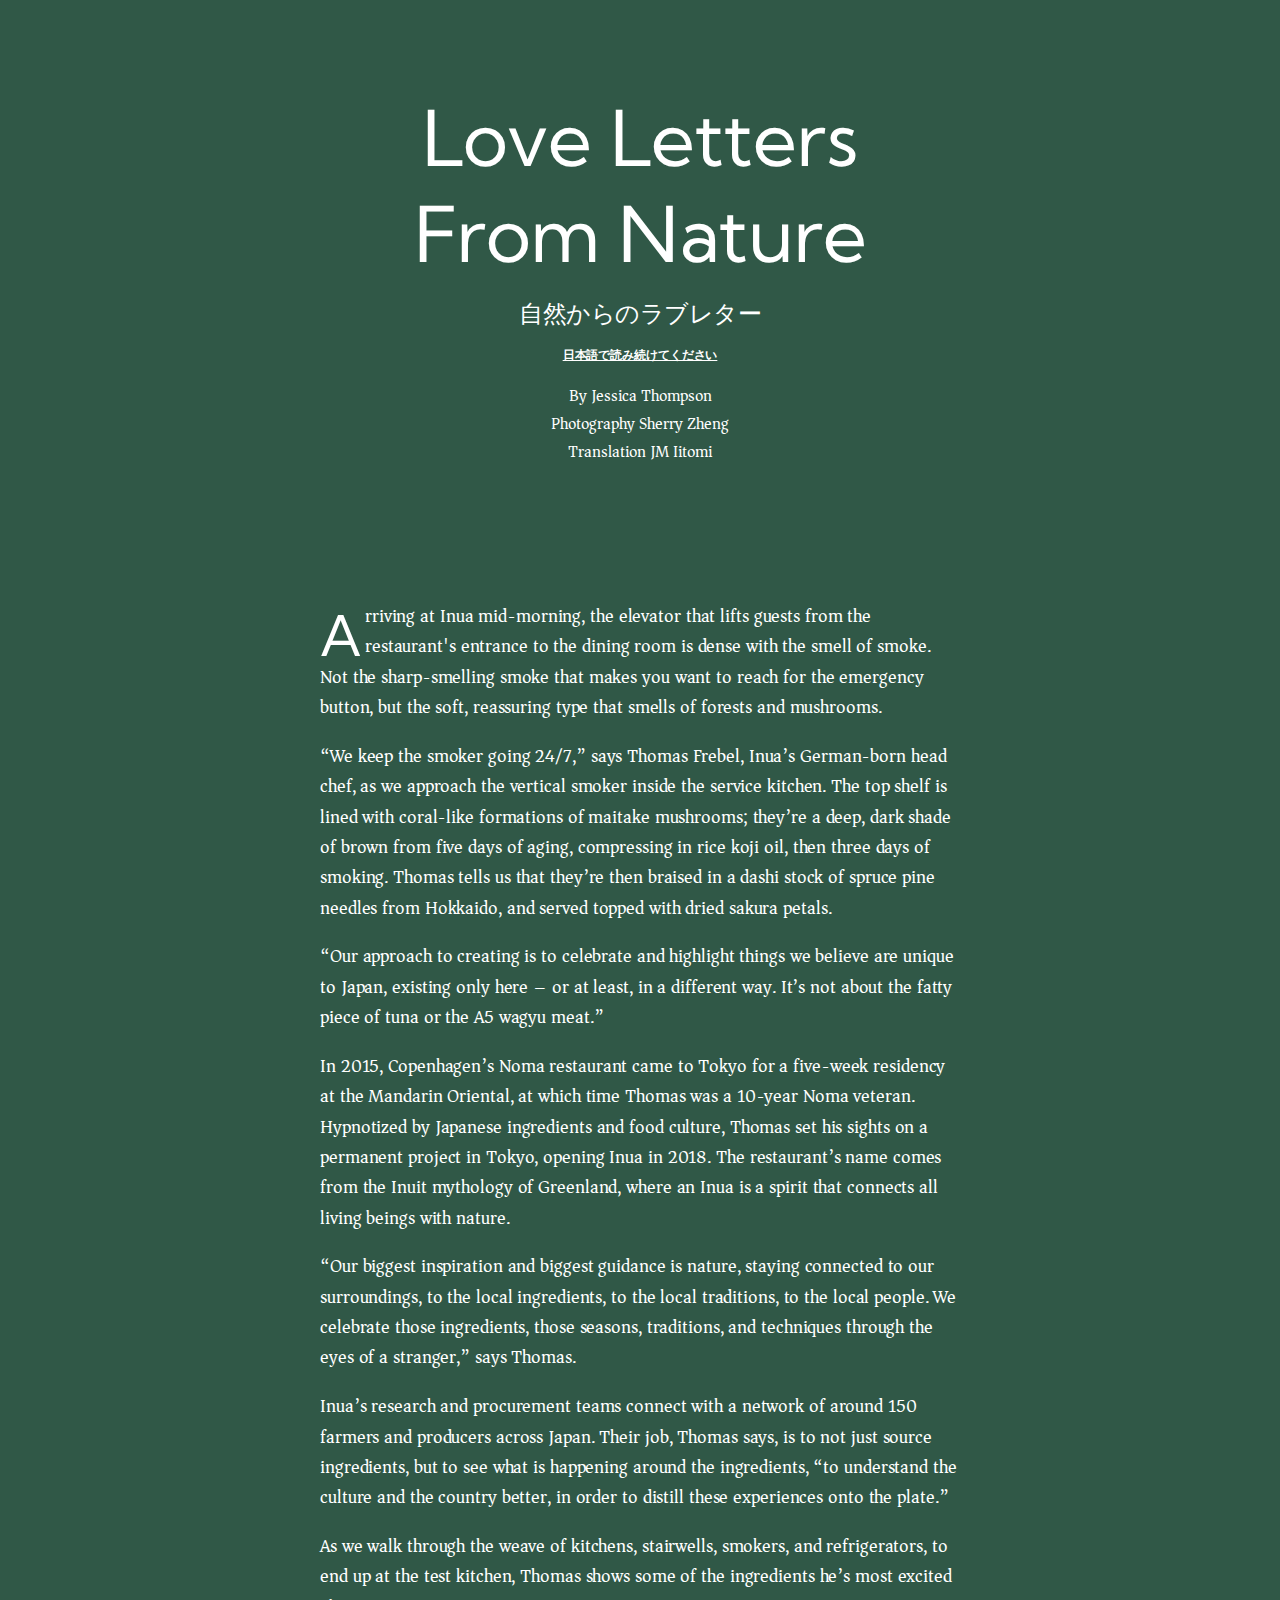
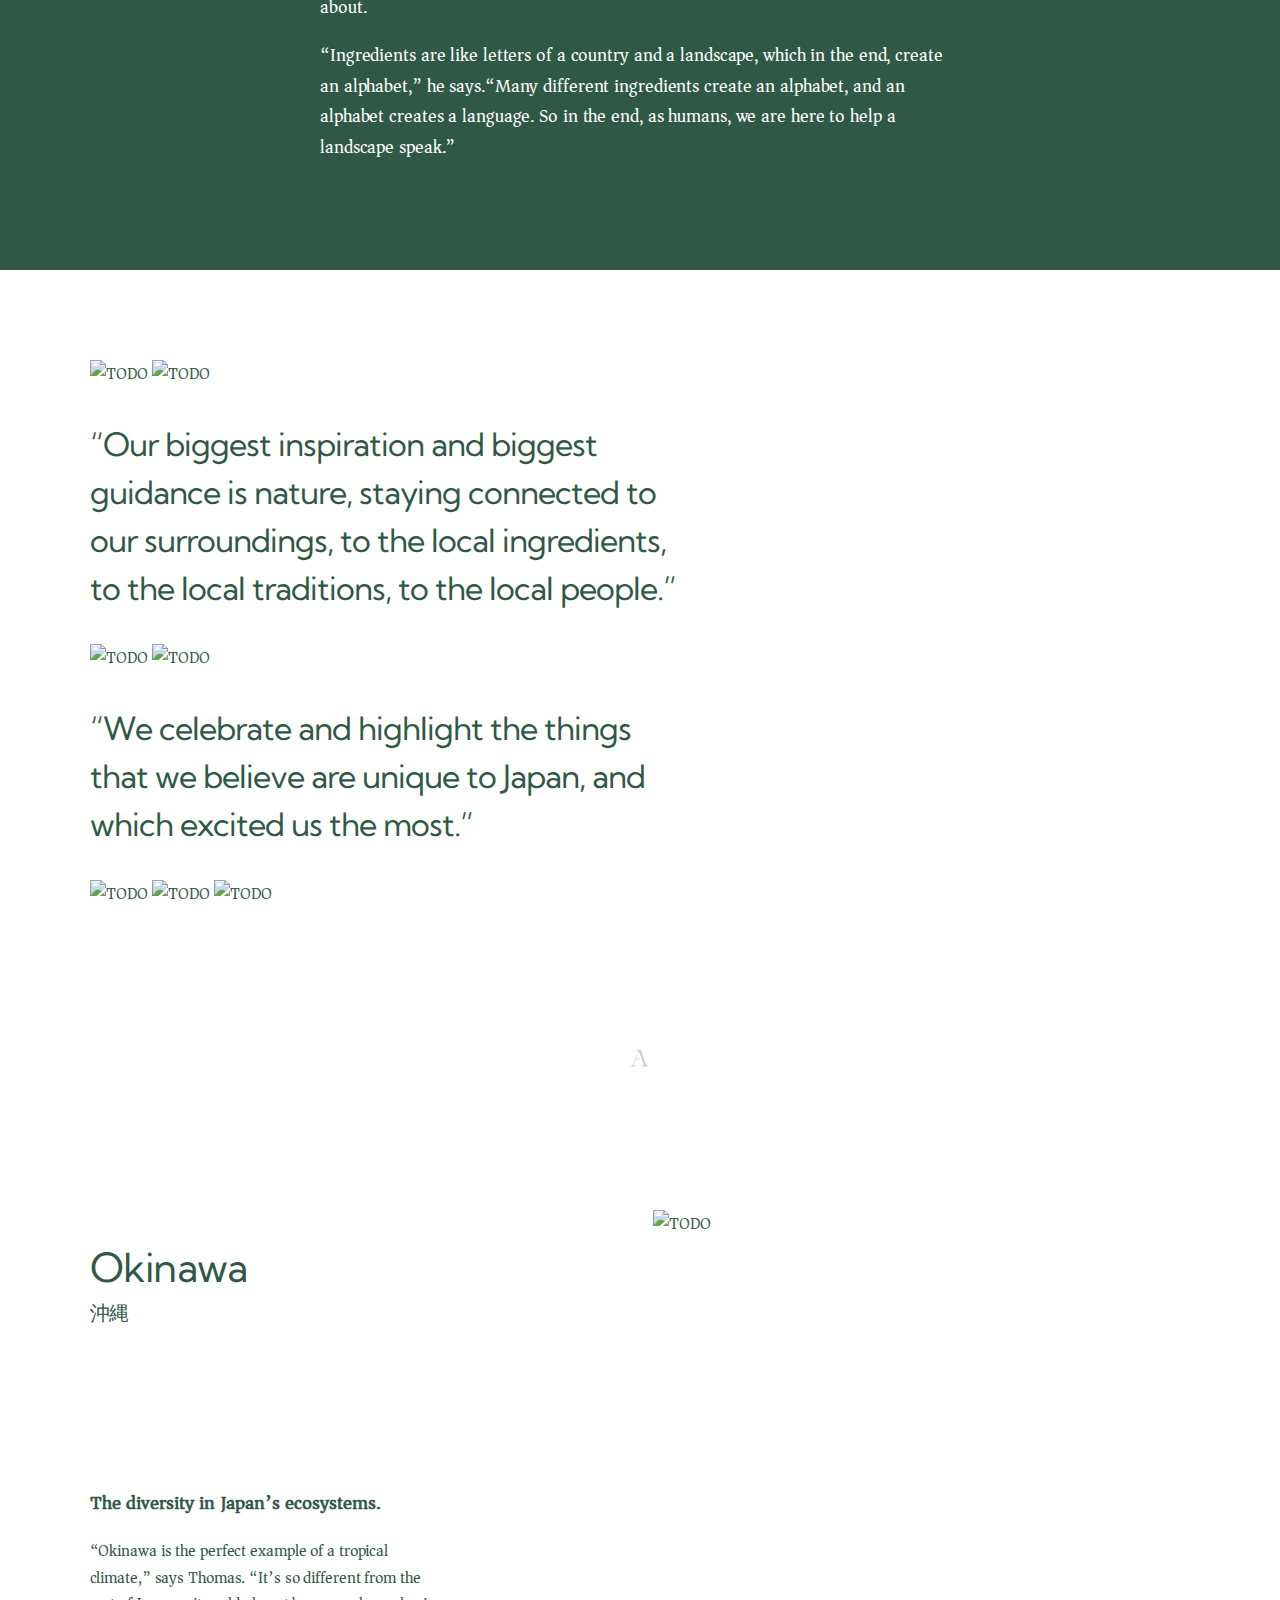
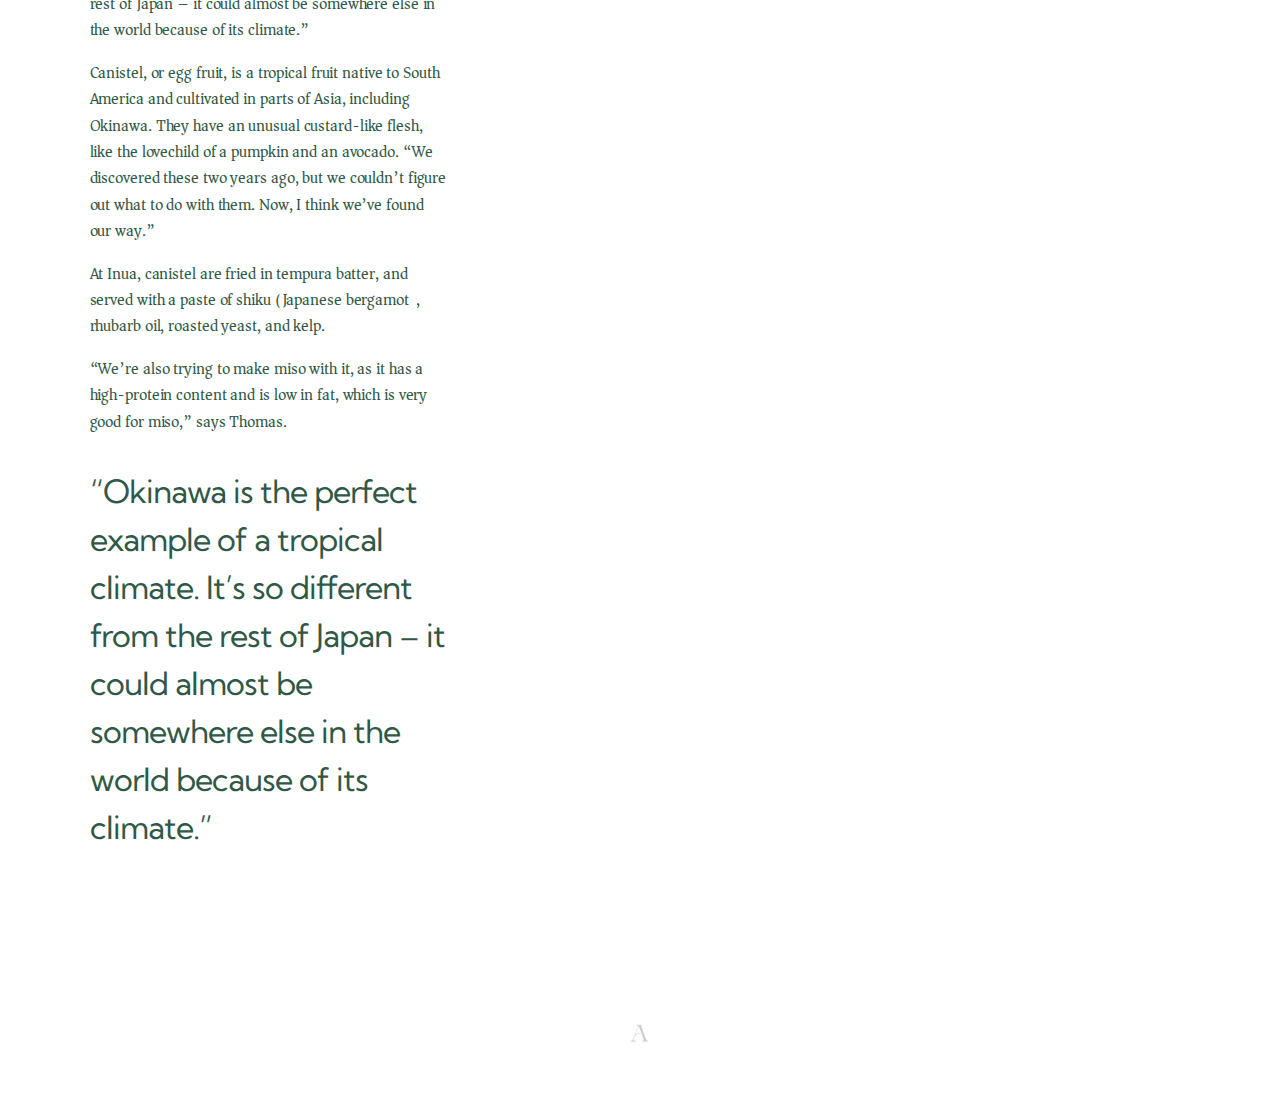
==== index.html @ b9bc45a7 "en priority, styling fixes" ====
<!DOCTYPE html>
<html lang="en">

<head>
    <meta charset="UTF-8" />
    <meta name="viewport" content="width=device-width, initial-scale=1.0" />
    <link
        href="https://fonts.googleapis.com/css2?family=Asar&family=Adamina&family=Kumbh+Sans:wght@400;700&display=swap"
        rel="stylesheet">
    <link rel="stylesheet" href="style.css" />
    <title>Love Letters From Nature</title>
</head>

<body>
    <article>
        <header>
            <h1>Love Letters<br>From Nature</h1>
            <h1 lang="ja">自然からのラブレター</h1>
            <p lang="ja" class="keep-reading">
                <!-- Keep reading in Japanese -->
                <a href="/ja">日本語で読み続けてください</a>
            </p>

            <ul>
                <li rel="author">By Jessica Thompson</li>
                <li>Photography Sherry Zheng</li>
                <li>Translation JM Iitomi</li>
            </ul>

            <div class="container">
                <p class="drop-cap">
                    Arriving at Inua mid-morning, the elevator that lifts guests from the restaurant's entrance to the
                    dining room
                    is dense with the smell of smoke. Not the sharp-smelling smoke that makes you want to reach for the
                    emergency
                    button, but the soft, reassuring type that smells of forests and mushrooms.
                </p>

                <p>
                    “We keep the smoker going 24/7,” says Thomas Frebel, Inua’s German-born head chef, as we approach
                    the
                    vertical smoker inside the service kitchen. The top shelf is lined with coral-like formations of
                    maitake
                    mushrooms; they’re a deep, dark shade of brown from five days of aging, compressing in rice koji
                    oil,
                    then three days of smoking. Thomas tells us that they’re then braised in a dashi stock of spruce
                    pine
                    needles from Hokkaido, and served topped with dried sakura petals.
                </p>
                <p>
                    “Our approach to creating is to celebrate and highlight things we believe are unique to Japan,
                    existing
                    only here – or at least, in a different way. It’s not about the fatty piece of tuna or the A5 wagyu
                    meat.”
                </p>
                <p>
                    In 2015, Copenhagen’s Noma restaurant came to Tokyo for a five-week residency at the Mandarin
                    Oriental,
                    at which time Thomas was a 10-year Noma veteran. Hypnotized by Japanese ingredients and food
                    culture,
                    Thomas set his sights on a permanent project in Tokyo, opening Inua in 2018. The restaurant’s name
                    comes
                    from the Inuit mythology of Greenland, where an Inua is a spirit that connects all living beings
                    with
                    nature.
                </p>
                <p>
                    “Our biggest inspiration and biggest guidance is nature, staying connected to our surroundings, to
                    the
                    local ingredients, to the local traditions, to the local people. We celebrate those ingredients,
                    those
                    seasons, traditions, and techniques through the eyes of a stranger,” says Thomas.
                </p>
                <p>
                    Inua’s research and procurement teams connect with a network of around 150 farmers and producers
                    across
                    Japan. Their job, Thomas says, is to not just source ingredients, but to see what is happening
                    around
                    the ingredients, “to understand the culture and the country better, in order to distill these
                    experiences onto the plate.”
                </p>
                <p>
                    As we walk through the weave of kitchens, stairwells, smokers, and refrigerators, to end up at the
                    test
                    kitchen, Thomas shows some of the ingredients he’s most excited about.
                </p>
                <p>
                    “Ingredients are like letters of a country and a landscape, which in the end, create an alphabet,”
                    he
                    says.“Many different ingredients create an alphabet, and an alphabet creates a language. So in the
                    end,
                    as humans, we are here to help a landscape speak.”
                </p>
            </div>
        </header>



        <section>
            <img src="https://ik.imagekit.io/appetitepress/tr:w-600:q-50/2D0A2564-86_OPB-ezBAb.jpg" alt="TODO">
            <img src="https://ik.imagekit.io/appetitepress/tr:w-600:q-50/2D0A2481_TPhHwveh2.jpg" alt="TODO">

            <aside class="pquote">
                <blockquote>
                    <p>Our biggest inspiration and biggest guidance is nature, staying connected to our surroundings, to
                        the local ingredients, to the local traditions, to the local people.</p>
                </blockquote>
            </aside>

            <img src="https://ik.imagekit.io/appetitepress/tr:w-600:q-50/2D0A2722_HbG73Y0iJ.jpg" alt="TODO">
            <img src="https://ik.imagekit.io/appetitepress/tr:w-600:q-50/2D0A2525_yVapbwZ3Rk.jpg" alt="TODO">

            <aside class="pquote">
                <blockquote>
                    <p>We celebrate and highlight the things that we believe are unique to Japan, and which excited us
                        the most.</p>
                </blockquote>
            </aside>

            <img src="https://ik.imagekit.io/appetitepress/tr:w-600:q-50/2D0A2472-20_fBibcXxb9D.jpg" alt="TODO">
            <img src="https://ik.imagekit.io/appetitepress/tr:w-600:q-50/2D0A2441-4_n6BVgyL8bd.jpg" alt="TODO">
            <img src="https://ik.imagekit.io/appetitepress/tr:w-600:q-50/2D0A2446-6_Ejhju3E7co.jpg" alt="TODO">
        </section>

        <div class="break"></div>

        <section class="flex">
            <div class="container left fifty">
                <h2>Okinawa</h2>
                <h2 lang="ja">沖縄</h2>

                <h3>The diversity in Japan’s ecosystems.</h3>

                <p>
                    “Okinawa is the perfect example of a tropical climate,” says Thomas. “It’s so different from the
                    rest of
                    Japan – it could almost be somewhere else in the world because of its climate.”
                </p>
                <p>
                    Canistel, or egg fruit, is a tropical fruit native to South America and cultivated in parts of Asia,
                    including Okinawa. They have an unusual custard-like flesh, like the lovechild of a pumpkin and an
                    avocado. “We discovered these two years ago, but we couldn’t figure out what to do with them. Now, I
                    think we’ve found our way.”
                </p>
                <p>
                    At Inua, canistel are fried in tempura batter, and served with a paste of shiku (Japanese bergamot),
                    rhubarb oil, roasted yeast, and kelp.
                </p>
                <p>
                    “We’re also trying to make miso with it, as it has a high-protein content and is low in fat, which
                    is
                    very good for miso,” says Thomas.
                </p>
                <aside class="pquote">
                    <blockquote>
                        <p>Okinawa is the perfect example of a tropical climate. It’s so different from the rest of
                            Japan –
                            it could almost be somewhere else in the world because of its climate.</p>
                    </blockquote>
                </aside>
            </div>

            <div class="right fifty">
                <img src="https://ik.imagekit.io/appetitepress/tr:w-1800:q-50/2D0A2594-1_-Kdofz6l3.jpg" alt="TODO">
            </div>
        </section>

        <div class="break"></div>
    </article>
</body>

</html>
---- style.css ----
:root {
  --color-green: #305847;
  --type-sans: "Kumbh Sans", -apple-system, BlinkMacSystemFont, "Segoe UI",
    Roboto, Oxygen, Ubuntu, Cantarell, "Open Sans", "Helvetica Neue", sans-serif;
  --type-serif: "Asar", "Adamina", Georgia, "Times New Roman", Times, serif;
  --break-desktop: 1024px;
}

::selection {
  background-color: #305847;
  color: white;
}

html,
body {
  /* background: red; */
  margin: 0;
  padding: 0;
  /* box-sizing: border-box; */
}

body {
  color: var(--color-green);
  font-family: var(--type-serif);
  font-kerning: auto;
}

img {
  max-width: 100%;
}

h1,
h2,
.pquote blockquote p {
  font-family: var(--type-sans);
  font-weight: 400;
  letter-spacing: -0.5px;
}

h2 {
  font-size: 2.5rem;
  margin-bottom: 0;
}

h2:lang(ja) {
  font-size: 1.25rem;
  margin-top: 0.5rem;
  margin-bottom: 10rem;
}

blockquote {
  margin: 0;
}

.pquote {
  max-width: 600px;
}

.pquote blockquote p {
  font-size: 2rem;
  letter-spacing: -1px;
  line-height: 150%;
}

.pquote blockquote p:before {
  content: "\201C";
}

.pquote blockquote p:after {
  content: "\201D";
}

p {
  line-height: 165%;
  font-family: var(--type-serif);
  letter-spacing: -0.1px;
}

p.drop-cap:first-letter {
  float: left;
  font-family: var(--type-sans);
  font-size: 3.5rem;
  line-height: 1.25;
  margin-right: 0.25rem;
  margin-bottom: -2rem;
}

.container {
  max-width: 640px;
  margin: 0 auto;
}

/* .container p {
  max-width: 600px;
} */

header,
section {
  padding: 10vh 7vw;
}

header {
  color: white;
  background-color: var(--color-green);
}

header p.keep-reading {
  font-size: 0.75rem;
  font-weight: 700;
}

header p.keep-reading a {
  color: inherit;
  transition: color 0.1s ease;
}

header p.keep-reading a:hover {
  color: rgba(0, 0, 0, 0.5);
}

header h1,
header p.keep-reading,
header ul {
  text-align: center;
}

/* Article title */
header h1:first-of-type {
  margin-top: 0;
  margin-bottom: 0;
  font-size: 3rem;
}

@media screen and (min-width: 414px) {
  header h1:first-of-type {
    font-size: 6vw;
  }
}

/* Keep reading in... */
header h1:nth-child(2) {
  font-size: 1.5rem;
}

header ul {
  list-style-type: none;
  padding-left: 0;
}

header .container {
  margin-top: 15vh;
}

header .container p {
  font-size: 1.15rem;
}

/* Break affordance */
.break {
  content: url("/img/a.jpg");
  margin: 5vh auto;
  height: 2rem;
  opacity: 0.2;
}

/* Sections */
@media screen and (min-width: 1024px) {
  section.flex {
    display: flex;
    gap: 10vw;
  }

  /* .fifty {
    width: 50%;
  } */

  .left {
    margin-right: 3vw;
    width: 40%;
  }

  .right {
    margin-left: 3vw;
    width: 60%;
  }
}
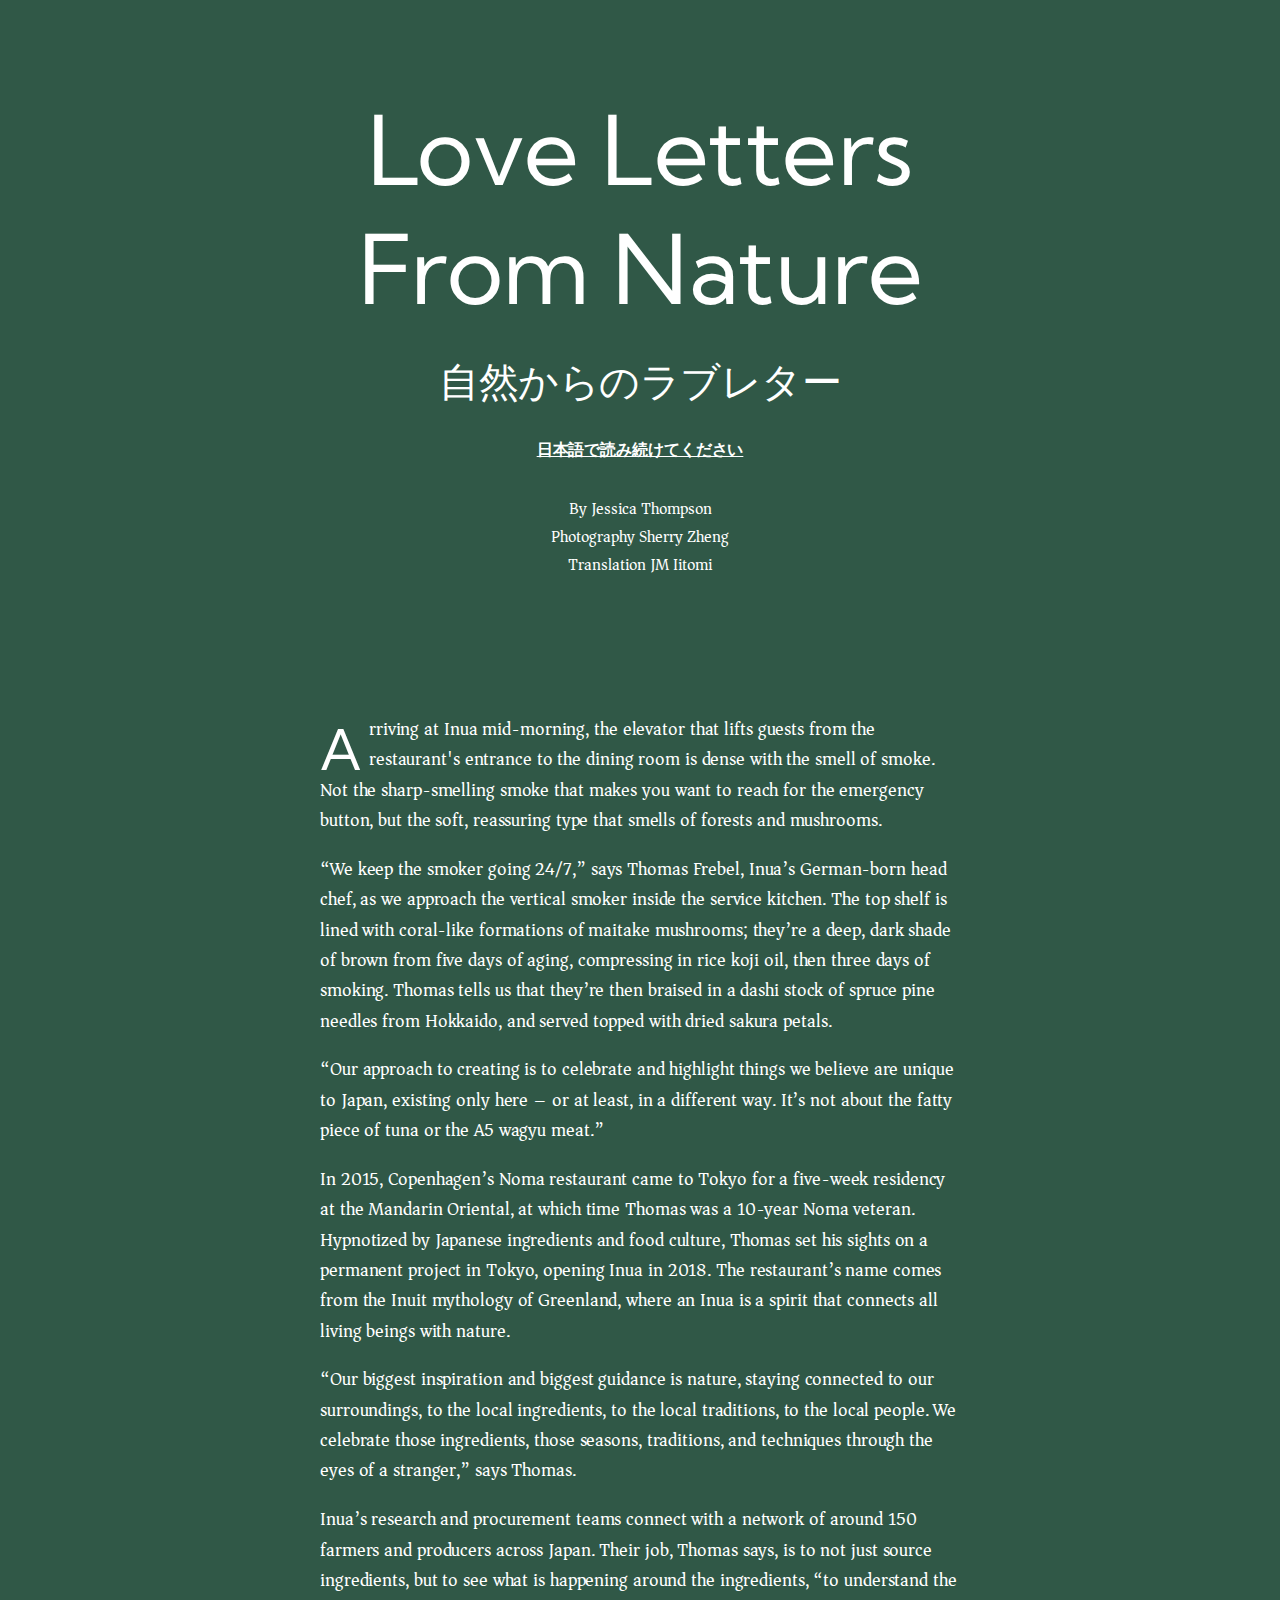
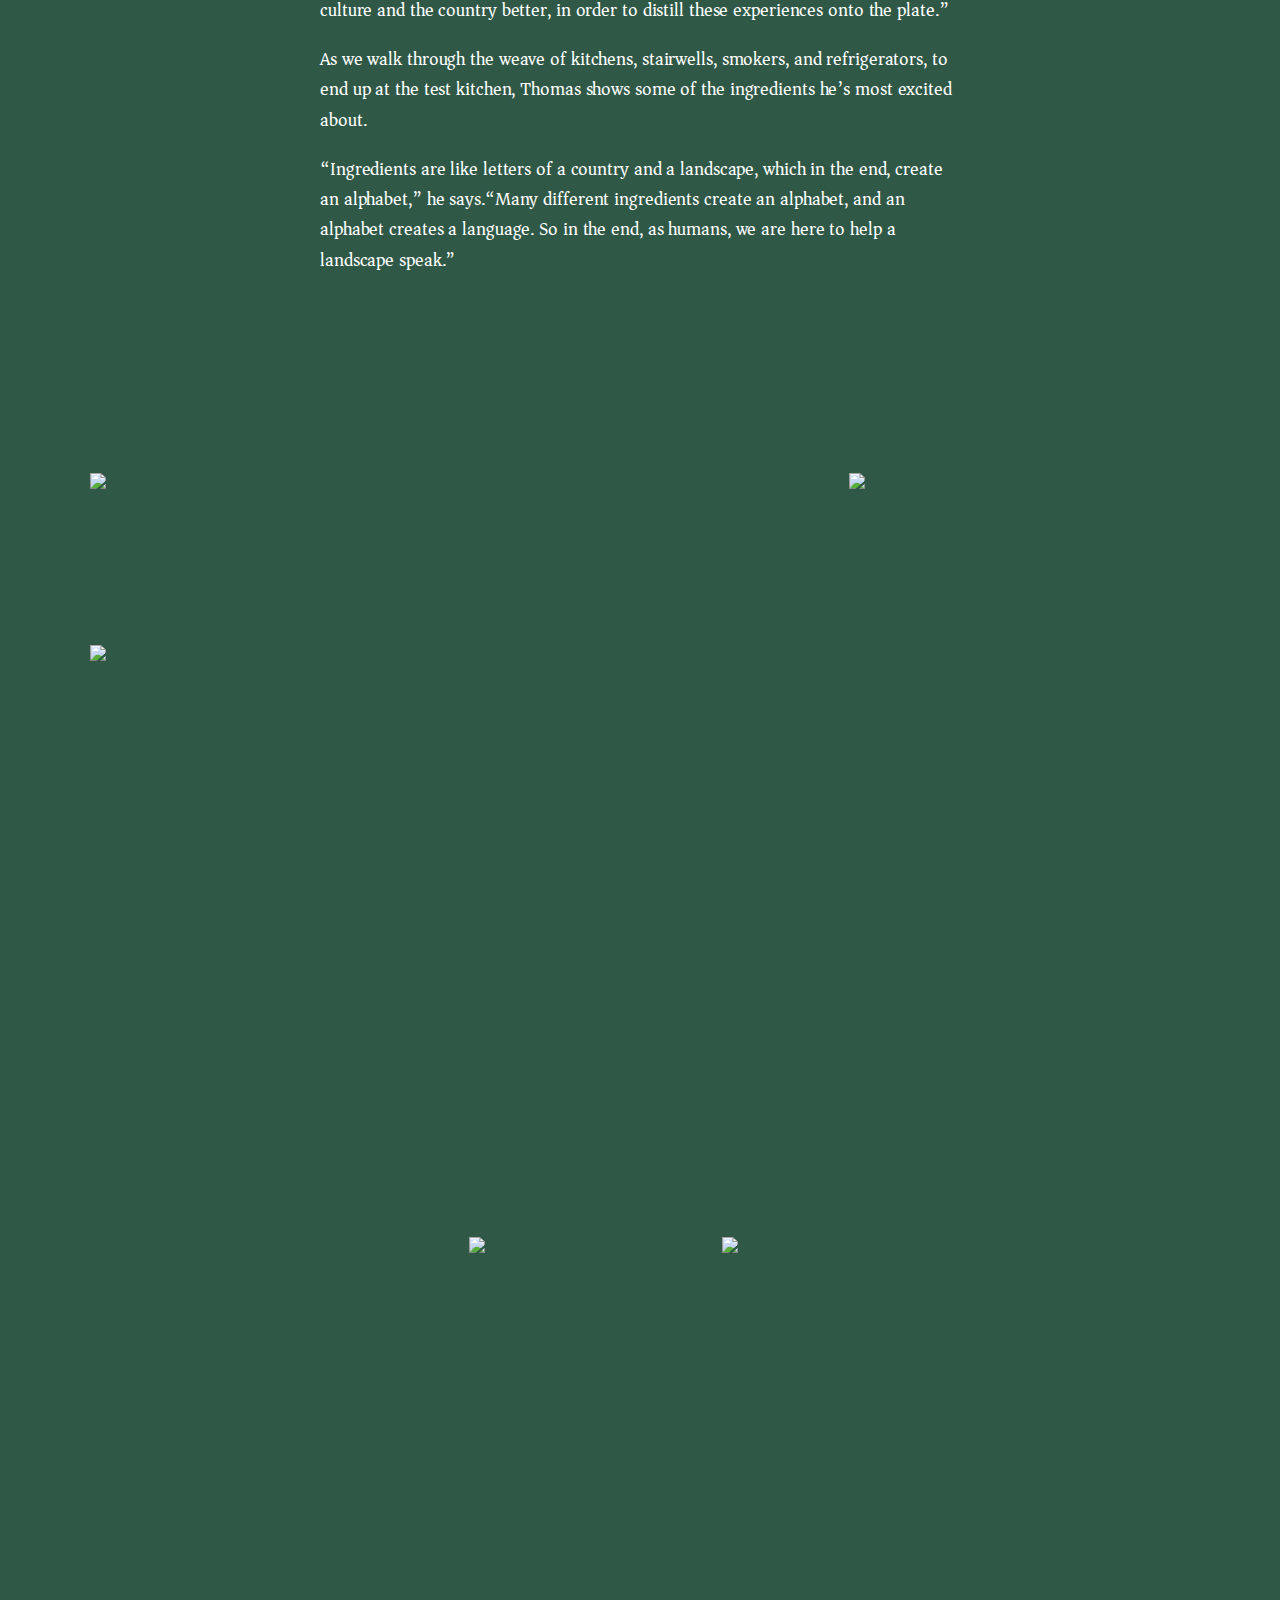
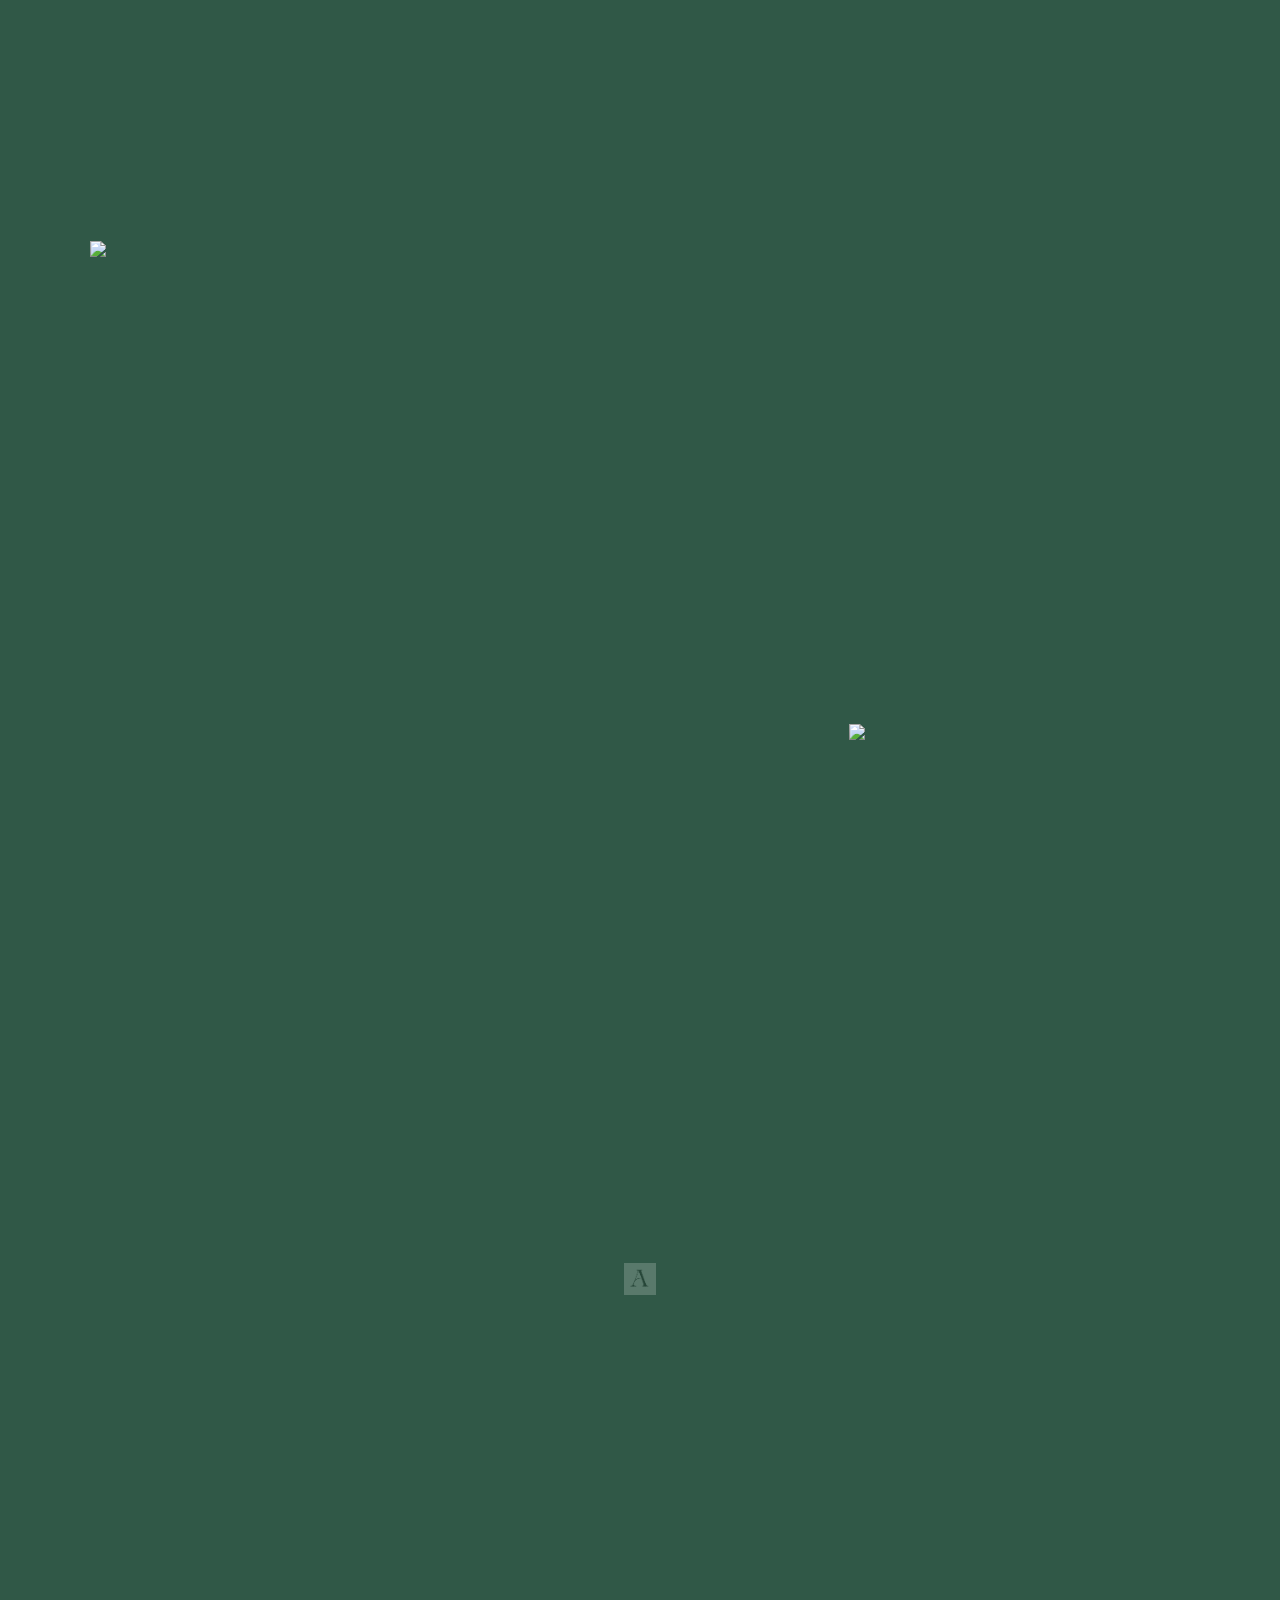
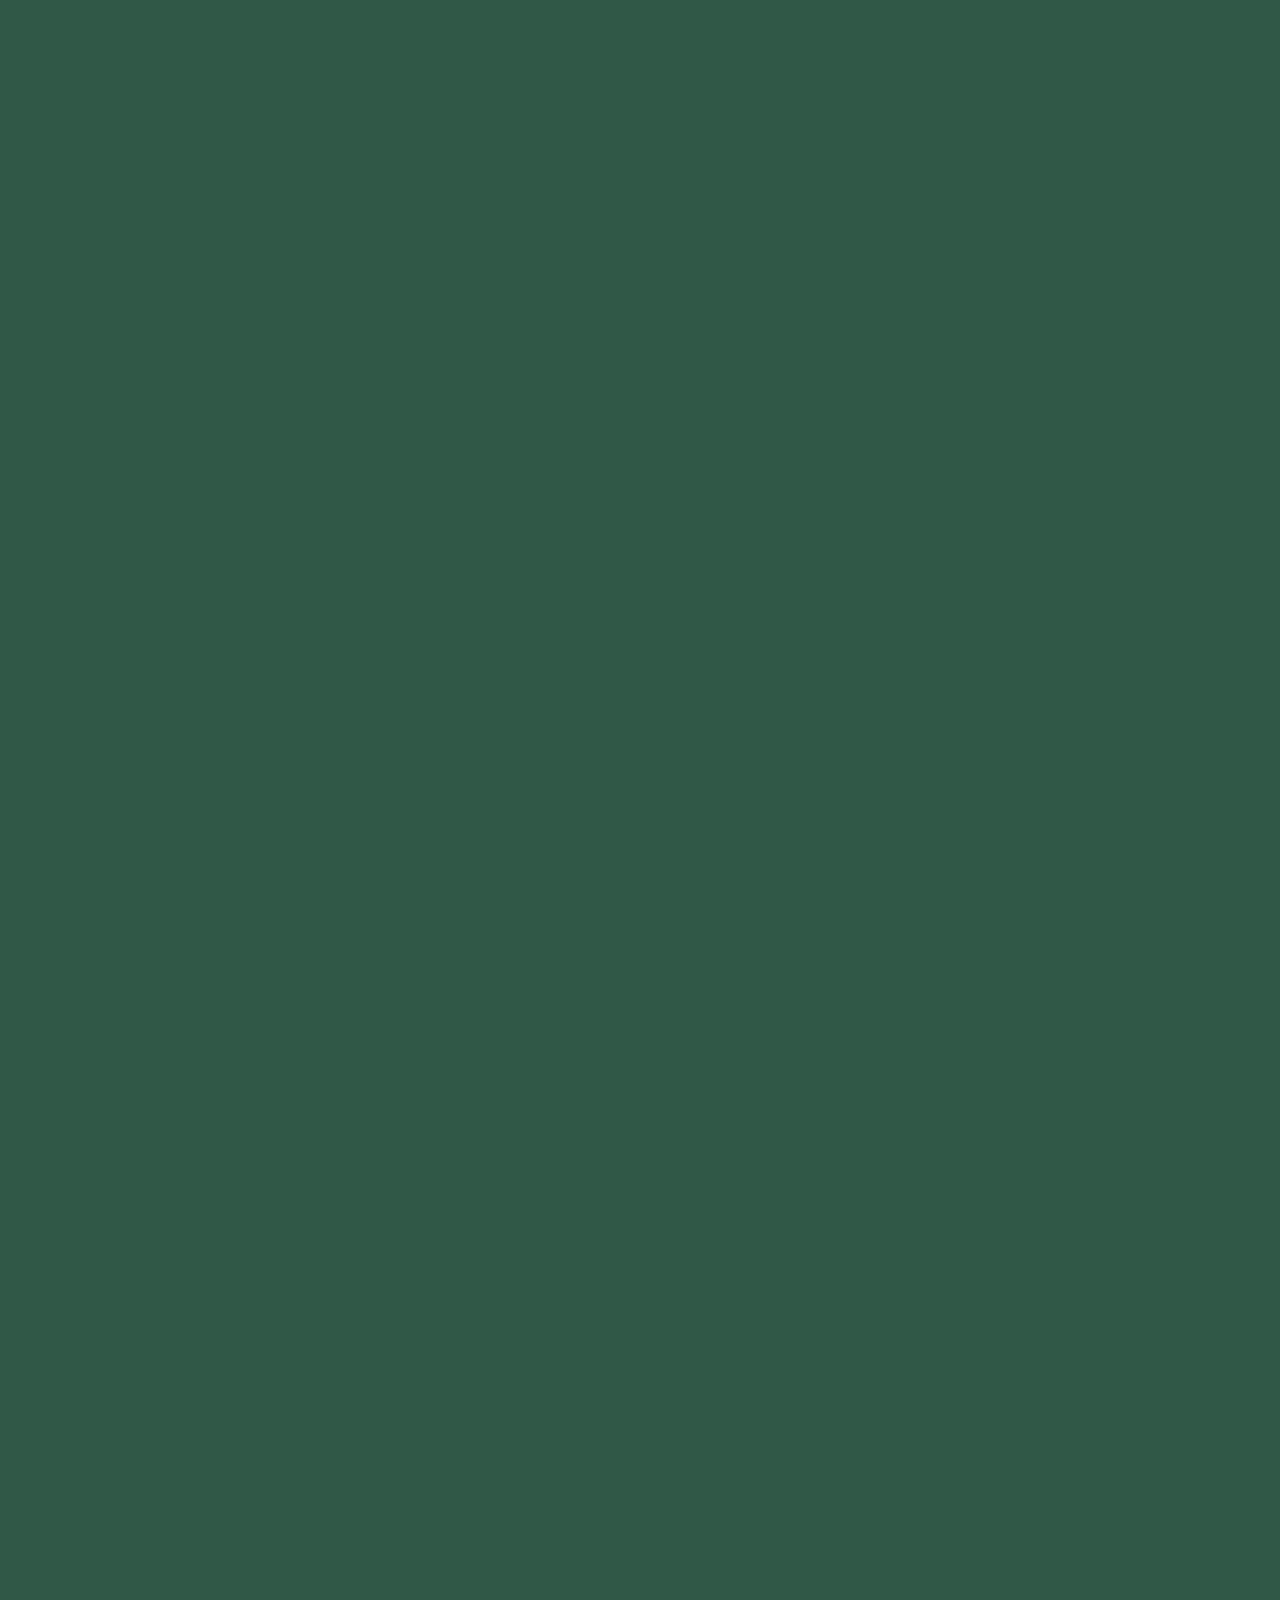
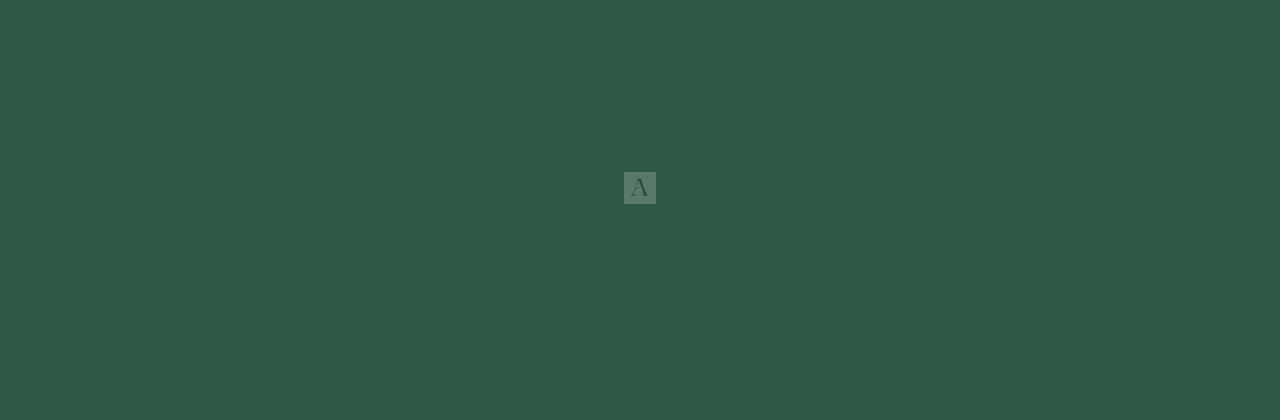
==== commit 68368e81: "grid and background colour change" ====
--- a/index.html
+++ b/index.html
@@ -13,21 +13,21 @@
 
 <body>
     <article>
-        <header>
-            <h1>Love Letters<br>From Nature</h1>
+        <header id="article-header">
+            <h1 class="fade-in dur1500ms">Love Letters<br>From Nature</h1>
             <h1 lang="ja">自然からのラブレター</h1>
-            <p lang="ja" class="keep-reading">
+            <p class="keep-reading fade-in dur1500ms " lang="ja">
                 <!-- Keep reading in Japanese -->
                 <a href="/ja">日本語で読み続けてください</a>
             </p>
 
-            <ul>
+            <ul class="fade-in dur1500ms">
                 <li rel="author">By Jessica Thompson</li>
                 <li>Photography Sherry Zheng</li>
                 <li>Translation JM Iitomi</li>
             </ul>
 
-            <div class="container">
+            <div class="container fade-in dur2000ms">
                 <p class="drop-cap">
                     Arriving at Inua mid-morning, the elevator that lifts guests from the restaurant's entrance to the
                     dining room
@@ -96,9 +96,16 @@
 
 
 
-        <section>
-            <img src="https://ik.imagekit.io/appetitepress/tr:w-600:q-50/2D0A2564-86_OPB-ezBAb.jpg" alt="TODO">
-            <img src="https://ik.imagekit.io/appetitepress/tr:w-600:q-50/2D0A2481_TPhHwveh2.jpg" alt="TODO">
+        <section class="grid">
+            <img src="https://ik.imagekit.io/appetitepress/tr:w-1:w-600/2D0A2693-30_r5q_UVgFg.jpg"
+                data-src="https://ik.imagekit.io/appetitepress/tr:w-600:q-100/2D0A2693-30_r5q_UVgFg.jpg" alt="TODO"
+                loading="lazy" class="lazyload">
+            <img src="https://ik.imagekit.io/appetitepress/tr:w-1:w-600/2D0A2564-86_OPB-ezBAb.jpg"
+                data-src="https://ik.imagekit.io/appetitepress/tr:w-600:q-100/2D0A2564-86_OPB-ezBAb.jpg" alt="TODO"
+                loading="lazy" class="lazyload">
+            <img src="https://ik.imagekit.io/appetitepress/tr:w-1:w-600/2D0A2481_TPhHwveh2.jpg"
+                data-src="https://ik.imagekit.io/appetitepress/tr:w-600:q-100/2D0A2481_TPhHwveh2.jpg" alt="TODO"
+                loading="lazy" class="lazyload">
 
             <aside class="pquote">
                 <blockquote>
@@ -107,8 +114,12 @@
                 </blockquote>
             </aside>
 
-            <img src="https://ik.imagekit.io/appetitepress/tr:w-600:q-50/2D0A2722_HbG73Y0iJ.jpg" alt="TODO">
-            <img src="https://ik.imagekit.io/appetitepress/tr:w-600:q-50/2D0A2525_yVapbwZ3Rk.jpg" alt="TODO">
+            <img src="https://ik.imagekit.io/appetitepress/tr:w-1:w-600/2D0A2722_HbG73Y0iJ.jpg"
+                data-src="https://ik.imagekit.io/appetitepress/tr:w-600:q-100/2D0A2722_HbG73Y0iJ.jpg" alt="TODO"
+                loading="lazy" class="lazyload">
+            <img src="https://ik.imagekit.io/appetitepress/tr:w-1:w-600/2D0A2525_yVapbwZ3Rk.jpg"
+                data-src="https://ik.imagekit.io/appetitepress/tr:w-600:q-100/2D0A2525_yVapbwZ3Rk.jpg" alt="TODO"
+                loading="lazy" class="lazyload">
 
             <aside class="pquote">
                 <blockquote>
@@ -117,9 +128,17 @@
                 </blockquote>
             </aside>
 
-            <img src="https://ik.imagekit.io/appetitepress/tr:w-600:q-50/2D0A2472-20_fBibcXxb9D.jpg" alt="TODO">
-            <img src="https://ik.imagekit.io/appetitepress/tr:w-600:q-50/2D0A2441-4_n6BVgyL8bd.jpg" alt="TODO">
-            <img src="https://ik.imagekit.io/appetitepress/tr:w-600:q-50/2D0A2446-6_Ejhju3E7co.jpg" alt="TODO">
+            <img src="https://ik.imagekit.io/appetitepress/tr:w-1:w-600/2D0A2446-6_Ejhju3E7co.jpg"
+                data-src="https://ik.imagekit.io/appetitepress/tr:w-600:q-100/2D0A2446-6_Ejhju3E7co.jpg" alt="TODO"
+                loading="lazy" class="lazyload">
+
+            <img src="https://ik.imagekit.io/appetitepress/tr:w-1:w-600/2D0A2472-20_fBibcXxb9D.jpg"
+                data-src="https://ik.imagekit.io/appetitepress/tr:w-600:q-100/2D0A2472-20_fBibcXxb9D.jpg" alt="TODO"
+                loading="lazy" class="lazyload">
+            <img src="https://ik.imagekit.io/appetitepress/tr:w-1:w-600/2D0A2441-4_n6BVgyL8bd.jpg"
+                data-src="https://ik.imagekit.io/appetitepress/tr:w-600:q-100/2D0A2441-4_n6BVgyL8bd.jpg" alt="TODO"
+                loading="lazy" class="lazyload">
+
         </section>
 
         <div class="break"></div>
@@ -161,12 +180,47 @@
             </div>
 
             <div class="right fifty">
-                <img src="https://ik.imagekit.io/appetitepress/tr:w-1800:q-50/2D0A2594-1_-Kdofz6l3.jpg" alt="TODO">
+                <img src="https://ik.imagekit.io/appetitepress/tr:w-1:w-600/2D0A2594-1_-Kdofz6l3.jpg"
+                    data-src="https://ik.imagekit.io/appetitepress/tr:w-600:q-100/2D0A2594-1_-Kdofz6l3.jpg" alt="TODO"
+                    loading="lazy" class="lazyload">
             </div>
         </section>
 
         <div class="break"></div>
     </article>
+
+    <script>
+        if ('loading' in HTMLImageElement.prototype) {
+            const images = document.querySelectorAll('img[loading="lazy"]');
+            images.forEach(img => {
+                img.src = img.dataset.src;
+            });
+        } else {
+            // Dynamically import the LazySizes library
+            const script = document.createElement('script');
+            script.src =
+                'https://cdnjs.cloudflare.com/ajax/libs/lazysizes/5.2.2/lazysizes.min.js';
+            document.body.appendChild(script);
+        }
+    </script>
+    <script>
+        const green = "#305847";
+        const white = "white";
+
+        // Get elements
+        const body = document.body;
+        const articleHeader = document.getElementById('article-header');
+        // Calculate height of header element
+        const headerHeight = articleHeader.offsetHeight;
+        window.onscroll = () => {
+            if (window.scrollY > headerHeight) {
+                // Once header element has passed, change body background colour to white
+                body.style.backgroundColor = white;
+            } else {
+                body.style.backgroundColor = green;
+            }
+        };
+    </script>
 </body>
 
 </html>--- a/style.css
+++ b/style.css
@@ -4,6 +4,7 @@
     Roboto, Oxygen, Ubuntu, Cantarell, "Open Sans", "Helvetica Neue", sans-serif;
   --type-serif: "Asar", "Adamina", Georgia, "Times New Roman", Times, serif;
   --break-desktop: 1024px;
+  --gap-grid: 3vw;
 }
 
 ::selection {
@@ -13,7 +14,6 @@
 
 html,
 body {
-  /* background: red; */
   margin: 0;
   padding: 0;
   /* box-sizing: border-box; */
@@ -23,8 +23,16 @@
   color: var(--color-green);
   font-family: var(--type-serif);
   font-kerning: auto;
-}
-
+  background-color: var(--color-green);
+  transition: background-color 0.35s ease;
+}
+
+.nav-colored {
+  background-color: #000;
+}
+.nav-transparent {
+  background-color: red;
+}
 img {
   max-width: 100%;
 }
@@ -52,6 +60,13 @@
   margin: 0;
 }
 
+@supports (hanging-punctuation: first) {
+  blockquote {
+    text-indent: 0;
+    hanging-punctuation: first last;
+  }
+}
+
 .pquote {
   max-width: 600px;
 }
@@ -60,14 +75,16 @@
   font-size: 2rem;
   letter-spacing: -1px;
   line-height: 150%;
+  margin-top: 8rem;
+  margin-bottom: 8rem;
 }
 
 .pquote blockquote p:before {
-  content: "\201C";
+  content: open-quote;
 }
 
 .pquote blockquote p:after {
-  content: "\201D";
+  content: close-quote;
 }
 
 p {
@@ -80,8 +97,8 @@
   float: left;
   font-family: var(--type-sans);
   font-size: 3.5rem;
-  line-height: 1.25;
-  margin-right: 0.25rem;
+  line-height: 1.3;
+  margin-right: 0.5rem;
   margin-bottom: -2rem;
 }
 
@@ -90,10 +107,6 @@
   margin: 0 auto;
 }
 
-/* .container p {
-  max-width: 600px;
-} */
-
 header,
 section {
   padding: 10vh 7vw;
@@ -101,21 +114,22 @@
 
 header {
   color: white;
-  background-color: var(--color-green);
+  /* background-color: var(--color-green); */
 }
 
 header p.keep-reading {
-  font-size: 0.75rem;
+  font-size: 1rem;
   font-weight: 700;
+  margin-bottom: 2rem;
 }
 
 header p.keep-reading a {
   color: inherit;
-  transition: color 0.1s ease;
+  transition: color 0.2s ease;
 }
 
 header p.keep-reading a:hover {
-  color: rgba(0, 0, 0, 0.5);
+  color: rgba(0, 0, 0, 0.4);
 }
 
 header h1,
@@ -125,21 +139,23 @@
 }
 
 /* Article title */
-header h1:first-of-type {
+header h1:nth-child(1) {
   margin-top: 0;
   margin-bottom: 0;
   font-size: 3rem;
 }
 
+header h1:nth-child(2) {
+  font-size: 2rem;
+}
+
 @media screen and (min-width: 414px) {
-  header h1:first-of-type {
-    font-size: 6vw;
-  }
-}
-
-/* Keep reading in... */
-header h1:nth-child(2) {
-  font-size: 1.5rem;
+  header h1:nth-child(1) {
+    font-size: 6rem;
+  }
+  header h1:nth-child(2) {
+    font-size: 2.5rem;
+  }
 }
 
 header ul {
@@ -157,8 +173,8 @@
 
 /* Break affordance */
 .break {
-  content: url("/img/a.jpg");
-  margin: 5vh auto;
+  content: url("img/a.jpg");
+  margin: 24vh auto;
   height: 2rem;
   opacity: 0.2;
 }
@@ -175,12 +191,120 @@
   } */
 
   .left {
-    margin-right: 3vw;
+    margin-right: var(--gap-grid);
     width: 40%;
   }
 
   .right {
-    margin-left: 3vw;
+    margin-left: var(--gap-grid);
     width: 60%;
   }
 }
+
+/* Grid */
+.grid {
+  display: grid;
+  grid-template-columns: repeat(9, 1fr);
+  /* grid-template-rows: repeat(6, 1fr); */
+  column-gap: var(--gap-grid);
+  row-gap: 16vh;
+}
+
+.grid img {
+  width: 100%;
+}
+
+/* Pumpkin (replacement image) */
+.grid img[data-src$="2D0A2693-30_r5q_UVgFg.jpg"] {
+  grid-column: 1/3;
+  grid-row: 1/3;
+}
+
+/* Peppercorns */
+.grid img[data-src$="2D0A2564-86_OPB-ezBAb.jpg"] {
+  grid-column: 1/4;
+  grid-row: 2/4;
+}
+
+/* Miso */
+.grid img[data-src$="2D0A2481_TPhHwveh2.jpg"] {
+  grid-column: 7/10;
+  grid-row: 1;
+}
+
+/* "Our biggest inspiration..." */
+.grid .pquote:first-of-type {
+  grid-column: 5/10;
+  grid-row: 2/4;
+  text-align: right;
+}
+
+/* Tray */
+.grid img[data-src$="2D0A2446-6_Ejhju3E7co.jpg"] {
+  grid-column: 4/6;
+  grid-row: 4;
+}
+
+/* Pegboard */
+.grid img[data-src$="2D0A2722_HbG73Y0iJ.jpg"] {
+  grid-column: 6/10;
+  grid-row: 4/9;
+}
+
+/* Steam */
+.grid img[data-src$="2D0A2525_yVapbwZ3Rk.jpg"] {
+  grid-column: 1/4;
+  grid-row: 8;
+}
+
+/* "We celebrate and highlight... */
+.grid .pquote:last-of-type {
+  grid-column: 1/6;
+  grid-row: 9/11;
+}
+
+/* Frame */
+.grid img[data-src$="2D0A2472-20_fBibcXxb9D.jpg"] {
+  margin-top: var(--gap-grid);
+  grid-column: 7/10;
+  grid-row: 10/12;
+}
+
+/* Trays */
+.grid img[data-src$="2D0A2441-4_n6BVgyL8bd.jpg"] {
+  grid-column: 1/5;
+  grid-row: 11;
+}
+
+/* Lazysizes */
+/* .lazyload,
+.lazyloading {
+  opacity: 0;
+}
+.lazyloaded {
+  opacity: 1;
+  transition: opacity 1000ms;
+} */
+
+/* Fades */
+.dur1500ms {
+  animation-duration: 1500ms;
+}
+.dur2000ms {
+  animation-duration: 2s;
+}
+.fade-in {
+  animation-name: fade-in;
+}
+
+@keyframes fade-in {
+  0% {
+    opacity: 0;
+  }
+  50% {
+    opacity: 0;
+  }
+  100% {
+    opacity: 1;
+  }
+}
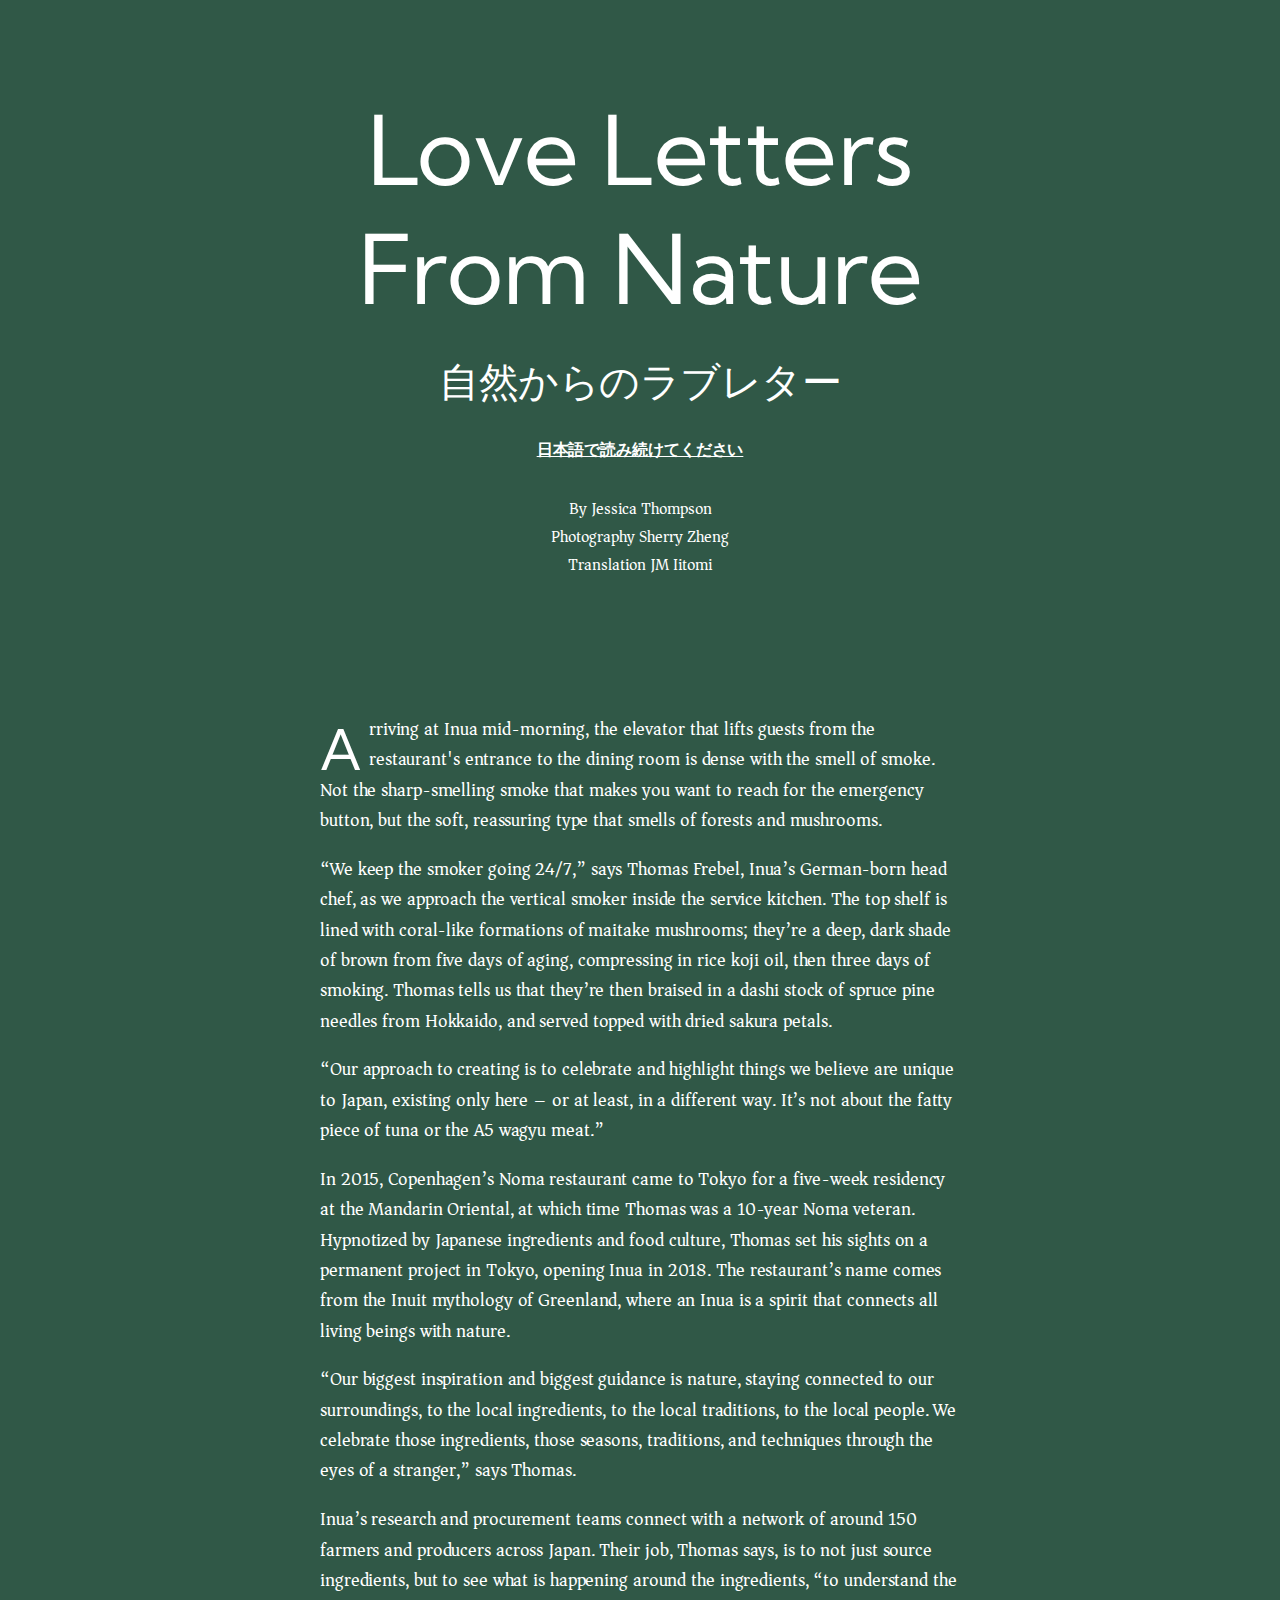
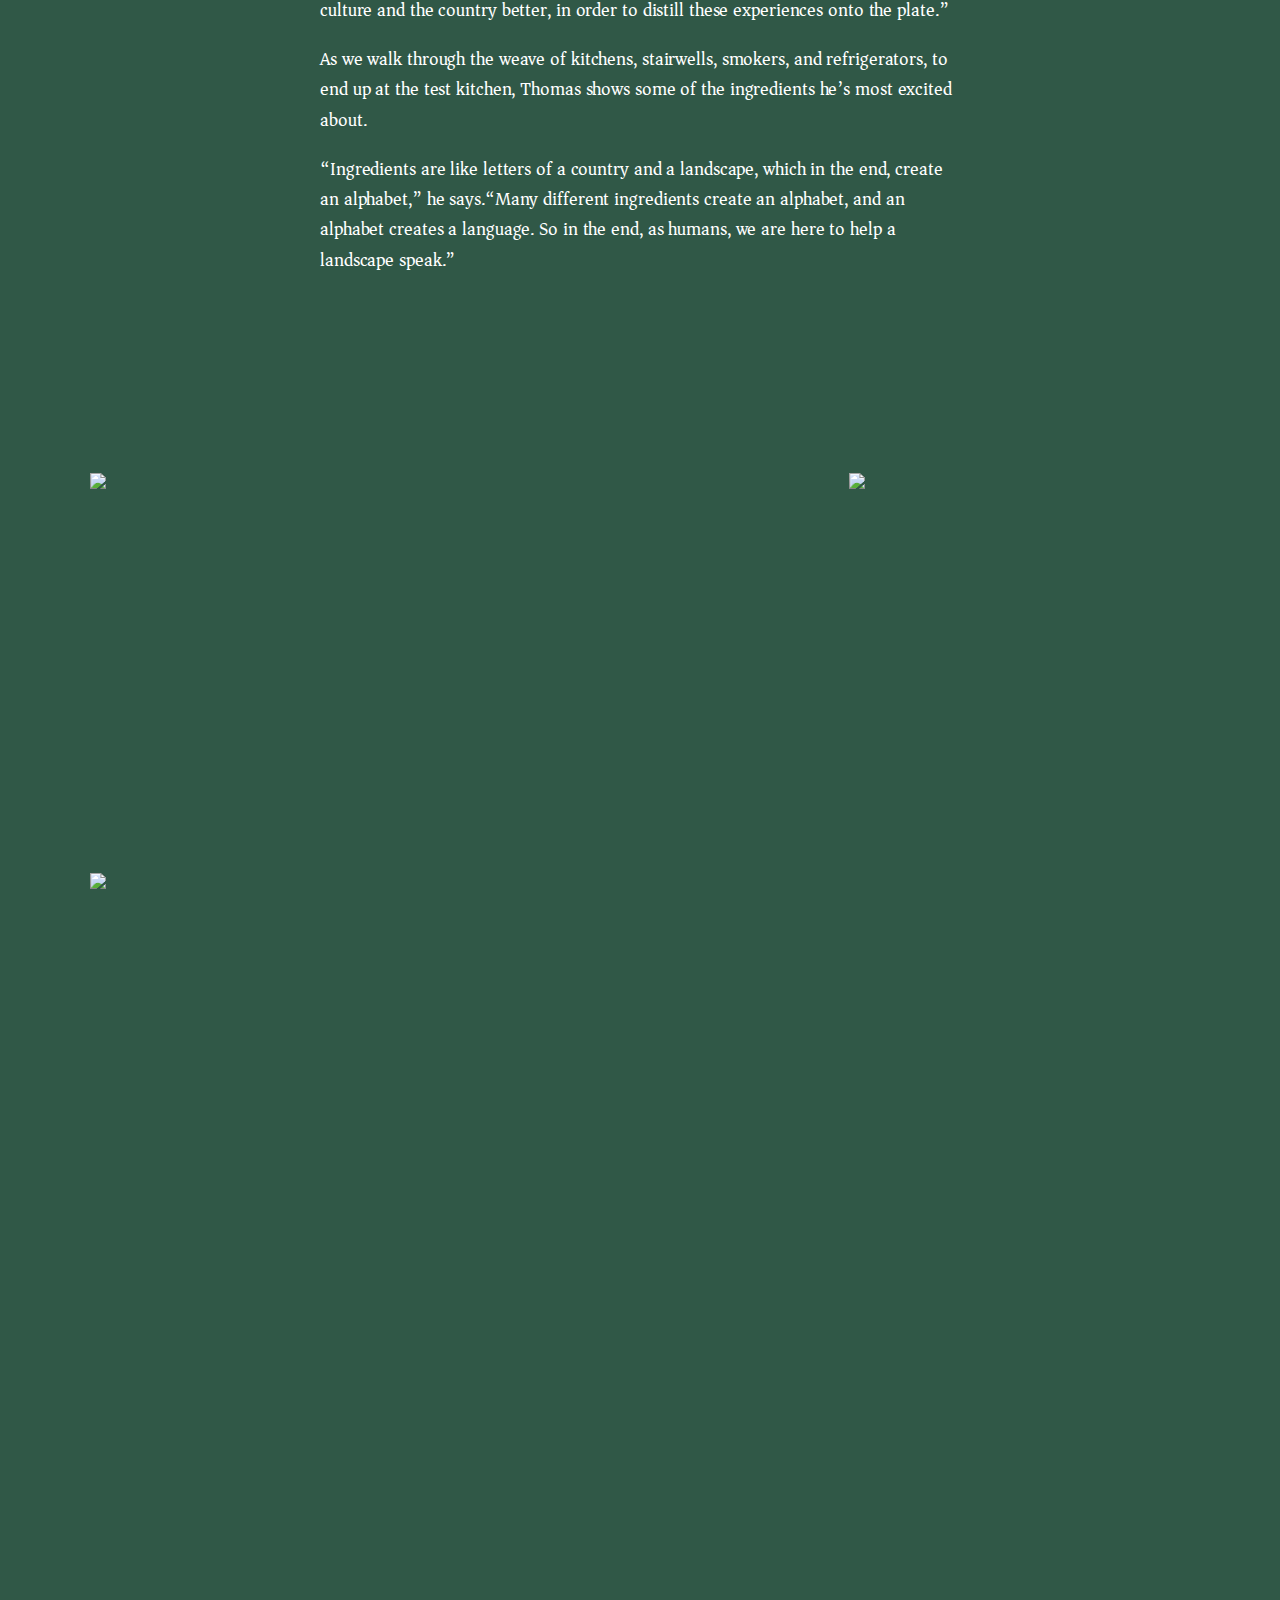
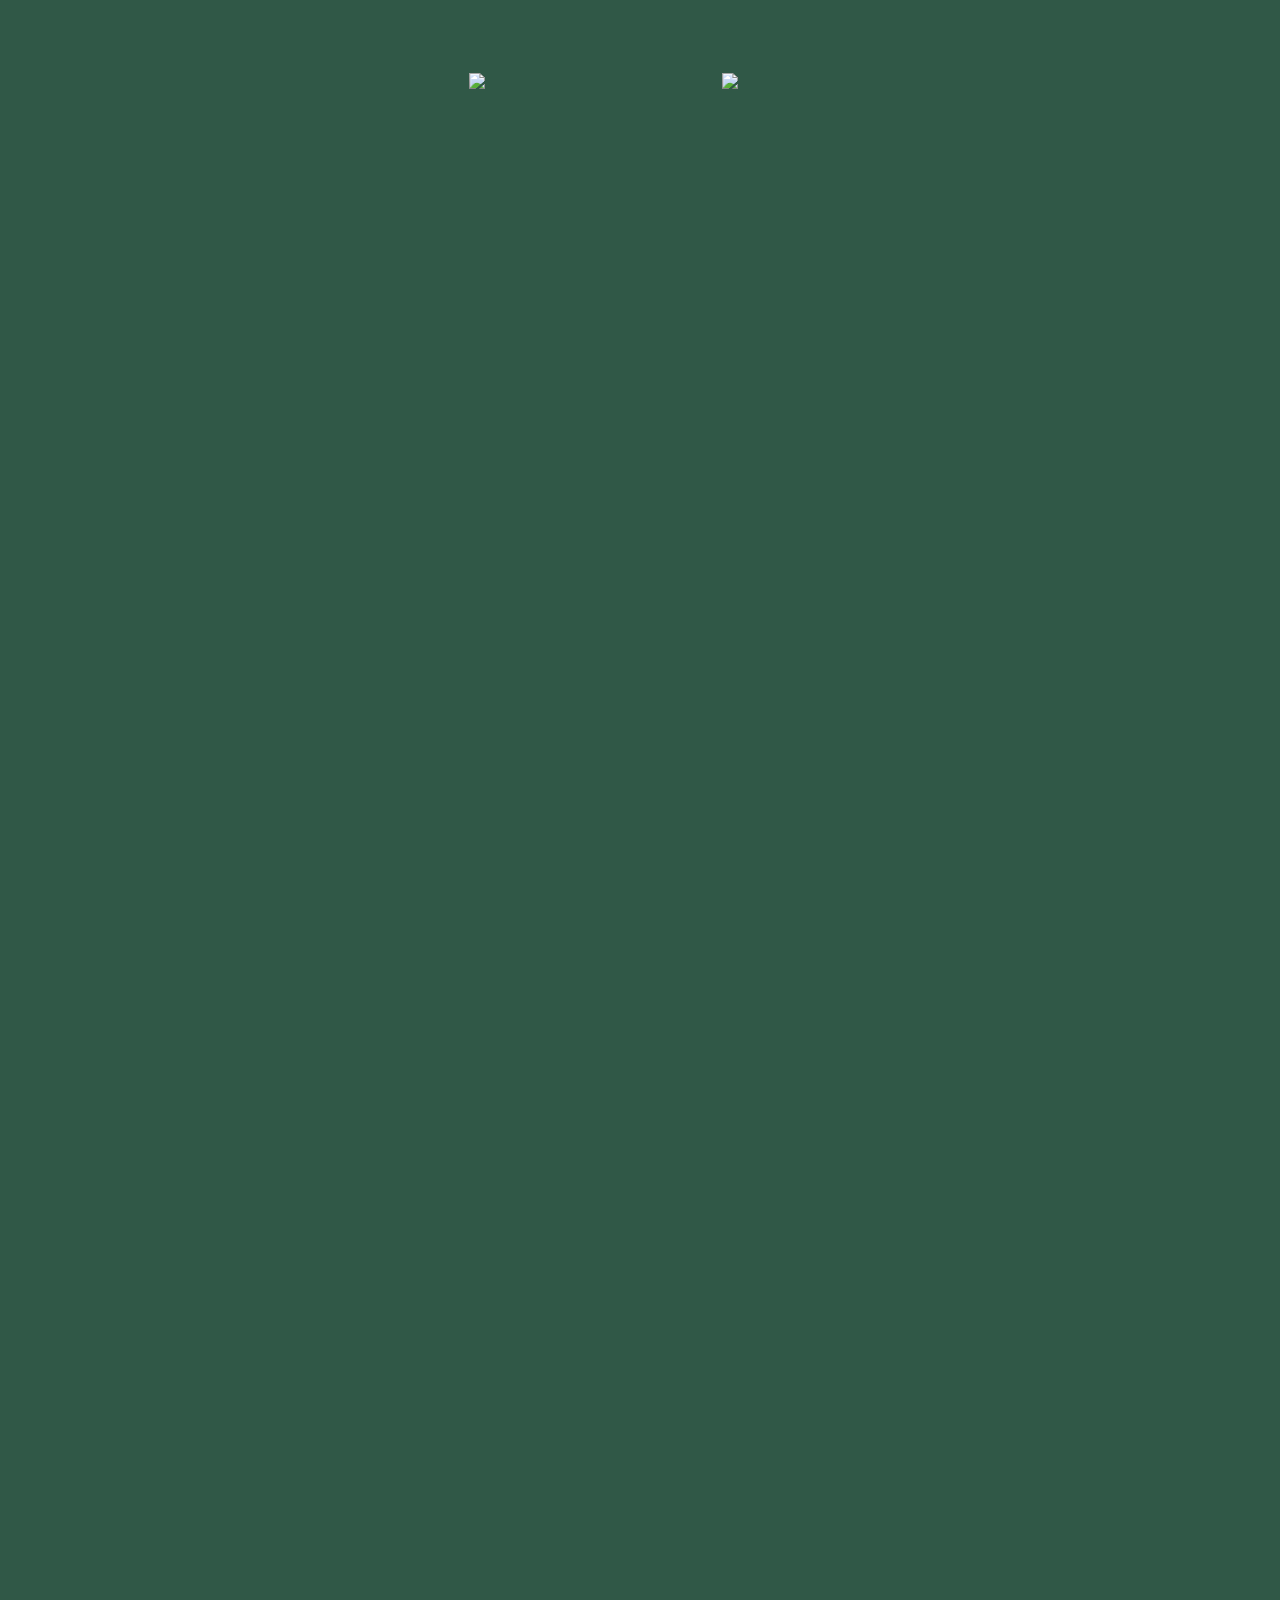
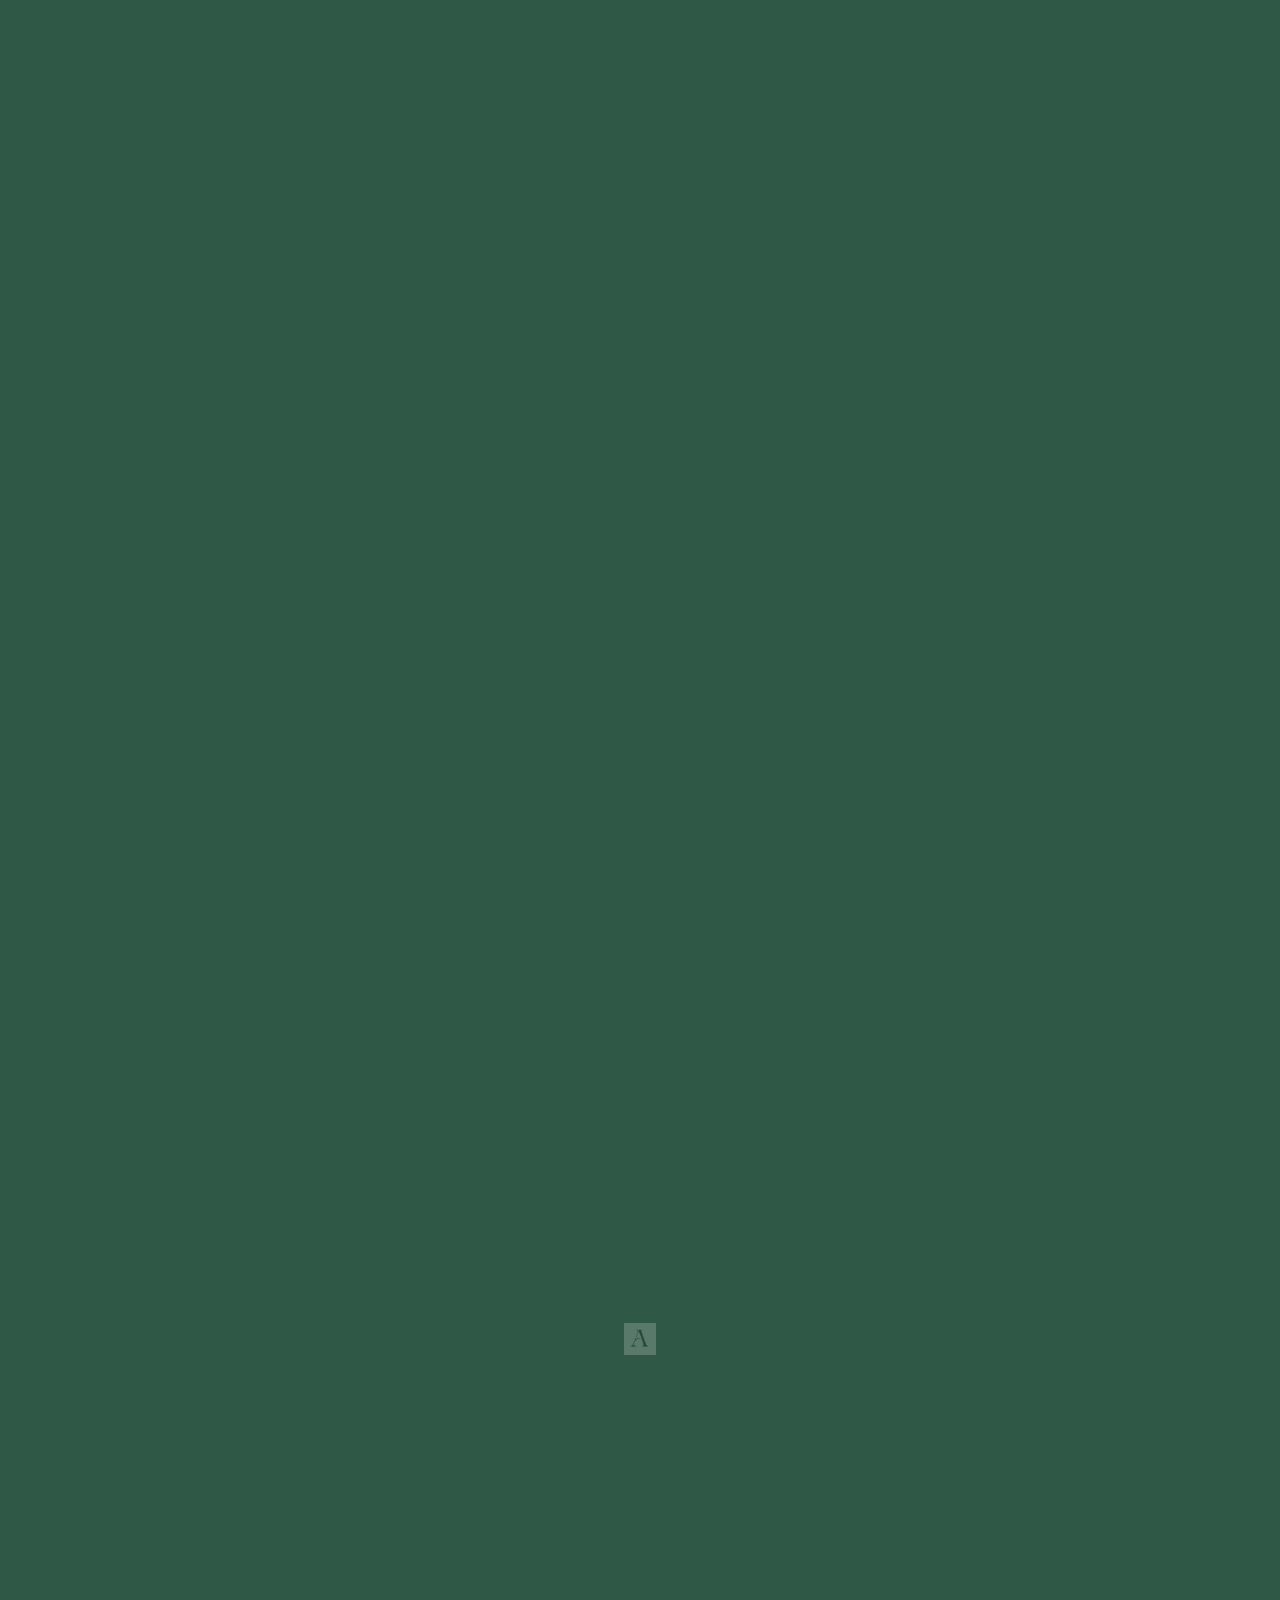
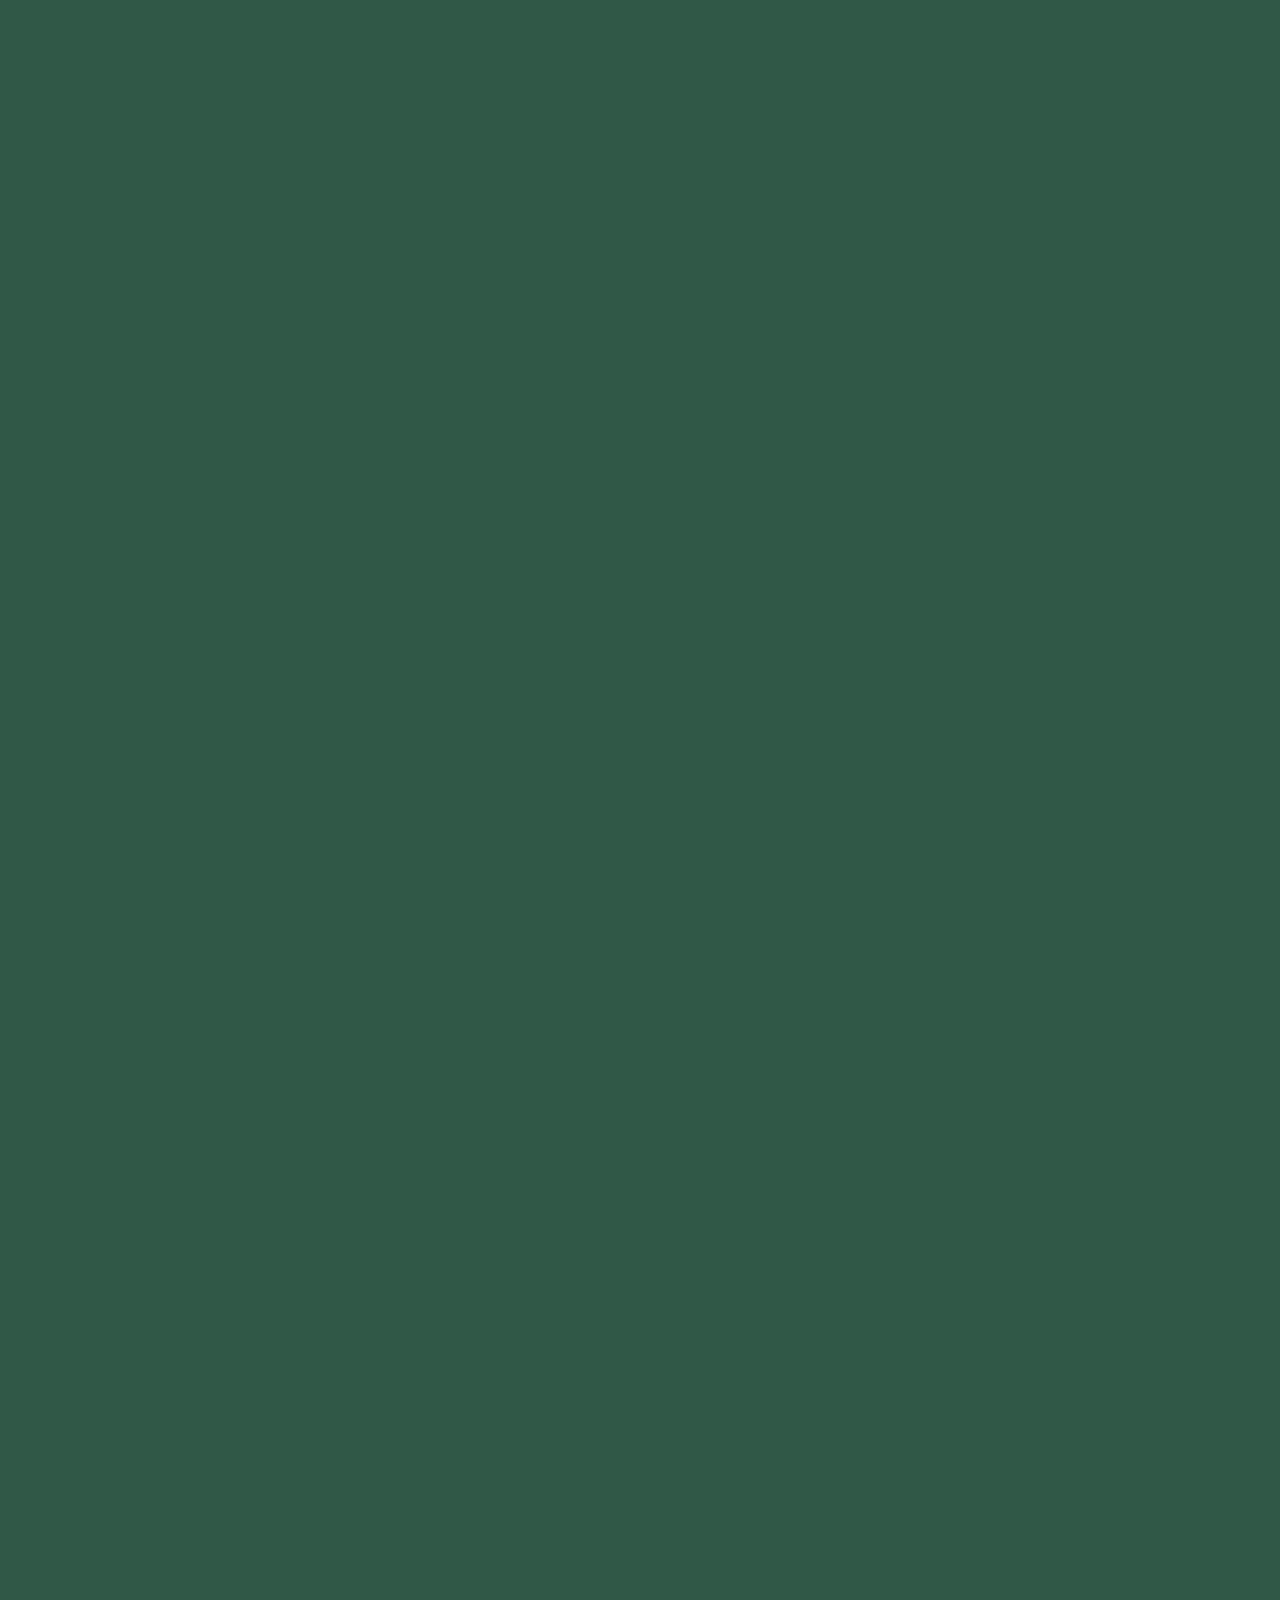
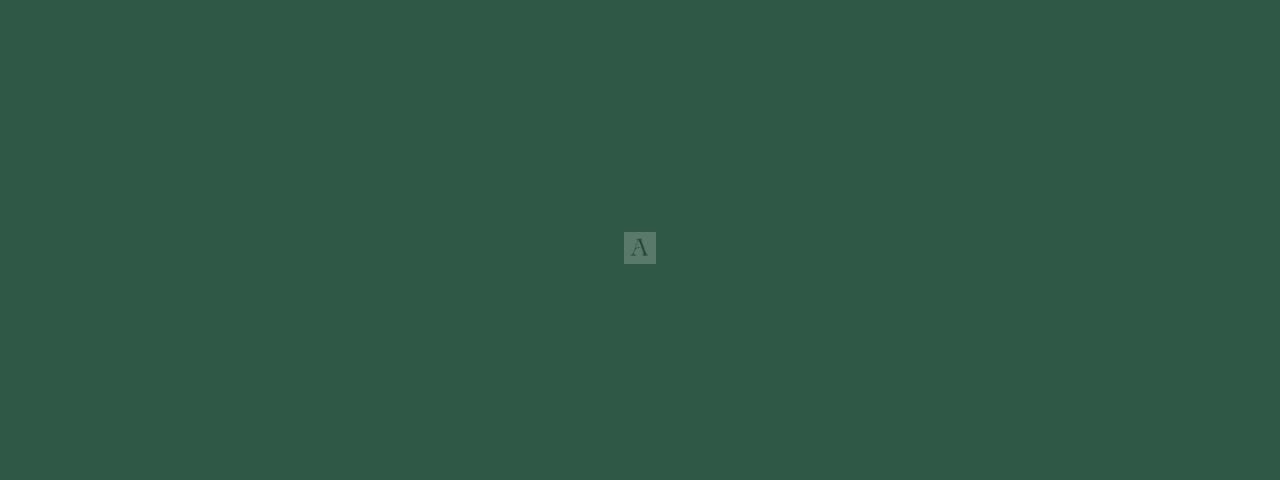
==== commit 7e85447f: "grid stuff" ====
--- a/index.html
+++ b/index.html
@@ -94,17 +94,15 @@
             </div>
         </header>
 
-
-
         <section class="grid">
             <img src="https://ik.imagekit.io/appetitepress/tr:w-1:w-600/2D0A2693-30_r5q_UVgFg.jpg"
                 data-src="https://ik.imagekit.io/appetitepress/tr:w-600:q-100/2D0A2693-30_r5q_UVgFg.jpg" alt="TODO"
                 loading="lazy" class="lazyload">
+            <img src="https://ik.imagekit.io/appetitepress/tr:w-1:w-600/2D0A2481_TPhHwveh2.jpg"
+                data-src="https://ik.imagekit.io/appetitepress/tr:w-600:q-100/2D0A2481_TPhHwveh2.jpg" alt="TODO"
+                loading="lazy" class="lazyload">
             <img src="https://ik.imagekit.io/appetitepress/tr:w-1:w-600/2D0A2564-86_OPB-ezBAb.jpg"
                 data-src="https://ik.imagekit.io/appetitepress/tr:w-600:q-100/2D0A2564-86_OPB-ezBAb.jpg" alt="TODO"
-                loading="lazy" class="lazyload">
-            <img src="https://ik.imagekit.io/appetitepress/tr:w-1:w-600/2D0A2481_TPhHwveh2.jpg"
-                data-src="https://ik.imagekit.io/appetitepress/tr:w-600:q-100/2D0A2481_TPhHwveh2.jpg" alt="TODO"
                 loading="lazy" class="lazyload">
 
             <aside class="pquote">
--- a/style.css
+++ b/style.css
@@ -174,9 +174,15 @@
 /* Break affordance */
 .break {
   content: url("img/a.jpg");
-  margin: 24vh auto;
+  margin: 18vh auto;
   height: 2rem;
   opacity: 0.2;
+}
+
+@media screen and (min-width: 1024px) {
+  .break {
+    margin: 24vh auto;
+  }
 }
 
 /* Sections */
@@ -204,76 +210,144 @@
 /* Grid */
 .grid {
   display: grid;
-  grid-template-columns: repeat(9, 1fr);
-  /* grid-template-rows: repeat(6, 1fr); */
+  row-gap: 1vh;
+  grid-template-rows: repeat(9, 1fr);
   column-gap: var(--gap-grid);
-  row-gap: 16vh;
-}
-
-.grid img {
+}
+
+@media screen and (min-width: 1024px) {
+  .grid {
+    grid-template-columns: repeat(9, 1fr);
+    row-gap: 16vh;
+  }
+}
+
+/* .grid img {
   width: 100%;
-}
+} */
 
 /* Pumpkin (replacement image) */
 .grid img[data-src$="2D0A2693-30_r5q_UVgFg.jpg"] {
-  grid-column: 1/3;
-  grid-row: 1/3;
+  grid-column: 1/6;
+  grid-row: 1;
+}
+@media screen and (min-width: 1024px) {
+  .grid img[data-src$="2D0A2693-30_r5q_UVgFg.jpg"] {
+    grid-column: 1/3;
+    grid-row: 1/3;
+  }
+}
+
+/* Miso */
+.grid img[data-src$="2D0A2481_TPhHwveh2.jpg"] {
+  grid-column: 6/10;
+  grid-row: 1;
+}
+@media screen and (min-width: 1024px) {
+  .grid img[data-src$="2D0A2481_TPhHwveh2.jpg"] {
+    grid-column: 7/10;
+    grid-row: 1;
+  }
 }
 
 /* Peppercorns */
 .grid img[data-src$="2D0A2564-86_OPB-ezBAb.jpg"] {
-  grid-column: 1/4;
-  grid-row: 2/4;
-}
-
-/* Miso */
-.grid img[data-src$="2D0A2481_TPhHwveh2.jpg"] {
-  grid-column: 7/10;
-  grid-row: 1;
+  grid-column: 2/10;
+  grid-row: 2;
+}
+@media screen and (min-width: 1024px) {
+  .grid img[data-src$="2D0A2564-86_OPB-ezBAb.jpg"] {
+    grid-column: 1/4;
+    grid-row: 2/4;
+  }
 }
 
 /* "Our biggest inspiration..." */
 .grid .pquote:first-of-type {
-  grid-column: 5/10;
-  grid-row: 2/4;
+  grid-column: 1/10;
+  grid-row: 3;
   text-align: right;
+}
+@media screen and (min-width: 1024px) {
+  .grid .pquote:first-of-type {
+    grid-column: 5/10;
+    grid-row: 2/4;
+    text-align: right;
+  }
 }
 
 /* Tray */
 .grid img[data-src$="2D0A2446-6_Ejhju3E7co.jpg"] {
-  grid-column: 4/6;
+  grid-column: 1/6;
   grid-row: 4;
+}
+@media screen and (min-width: 1024px) {
+  .grid img[data-src$="2D0A2446-6_Ejhju3E7co.jpg"] {
+    grid-column: 4/7;
+    grid-row: 4;
+  }
 }
 
 /* Pegboard */
 .grid img[data-src$="2D0A2722_HbG73Y0iJ.jpg"] {
-  grid-column: 6/10;
-  grid-row: 4/9;
+  grid-column: 7/10;
+  grid-row: 4;
+}
+@media screen and (min-width: 1024px) {
+  .grid img[data-src$="2D0A2722_HbG73Y0iJ.jpg"] {
+    grid-column: 6/10;
+    grid-row: 4/9;
+  }
 }
 
 /* Steam */
 .grid img[data-src$="2D0A2525_yVapbwZ3Rk.jpg"] {
   grid-column: 1/4;
-  grid-row: 8;
+  grid-row: 5;
+}
+@media screen and (min-width: 1024px) {
+  .grid img[data-src$="2D0A2525_yVapbwZ3Rk.jpg"] {
+    grid-column: 1/4;
+    grid-row: 8;
+  }
 }
 
 /* "We celebrate and highlight... */
 .grid .pquote:last-of-type {
-  grid-column: 1/6;
-  grid-row: 9/11;
+  grid-column: 1/10;
+  grid-row: 6;
+}
+@media screen and (min-width: 1024px) {
+  .grid .pquote:last-of-type {
+    grid-column: 1/6;
+    grid-row: 9/11;
+  }
 }
 
 /* Frame */
 .grid img[data-src$="2D0A2472-20_fBibcXxb9D.jpg"] {
   margin-top: var(--gap-grid);
-  grid-column: 7/10;
-  grid-row: 10/12;
+  grid-column: 1/4;
+  grid-row: 7;
+}
+@media screen and (min-width: 1024px) {
+  .grid img[data-src$="2D0A2472-20_fBibcXxb9D.jpg"] {
+    margin-top: var(--gap-grid);
+    grid-column: 7/10;
+    grid-row: 10/12;
+  }
 }
 
 /* Trays */
 .grid img[data-src$="2D0A2441-4_n6BVgyL8bd.jpg"] {
-  grid-column: 1/5;
-  grid-row: 11;
+  grid-column: 4/10;
+  grid-row: 7;
+}
+@media screen and (min-width: 1024px) {
+  .grid img[data-src$="2D0A2441-4_n6BVgyL8bd.jpg"] {
+    grid-column: 1/5;
+    grid-row: 11;
+  }
 }
 
 /* Lazysizes */
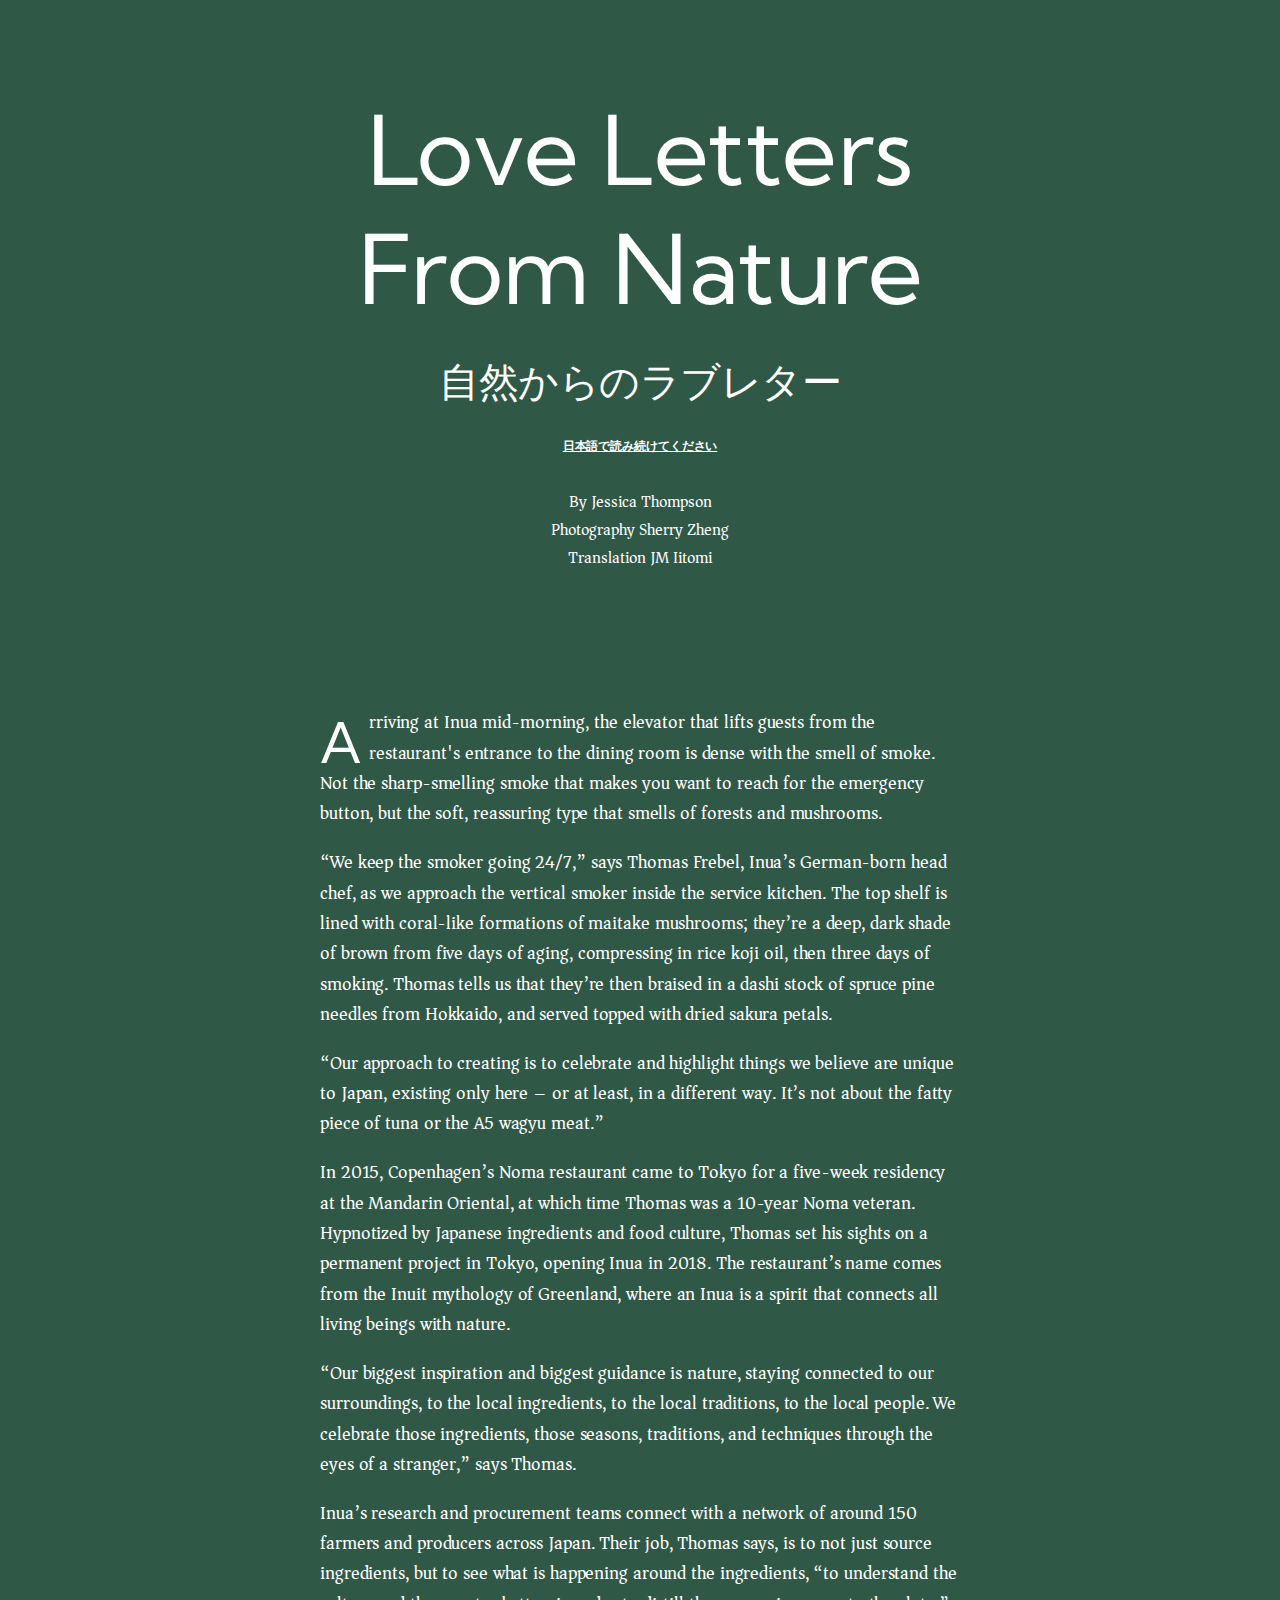
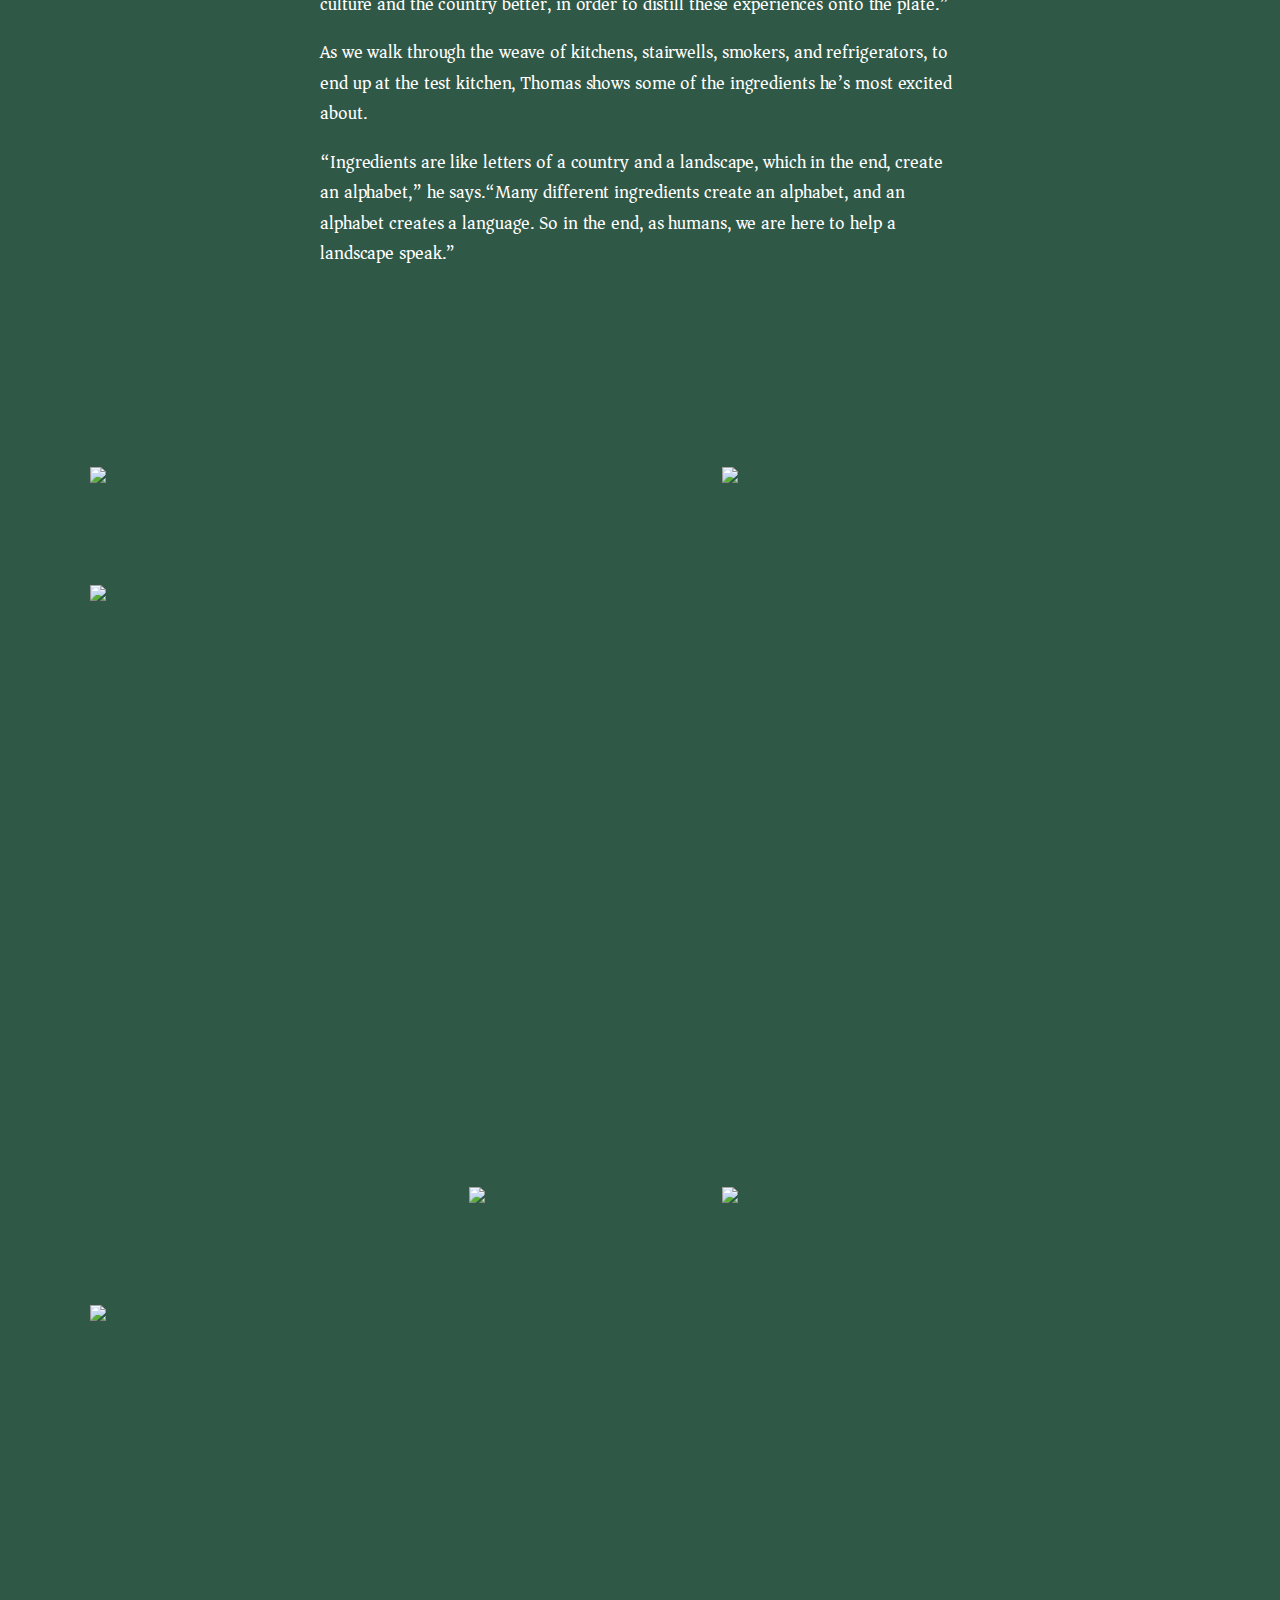
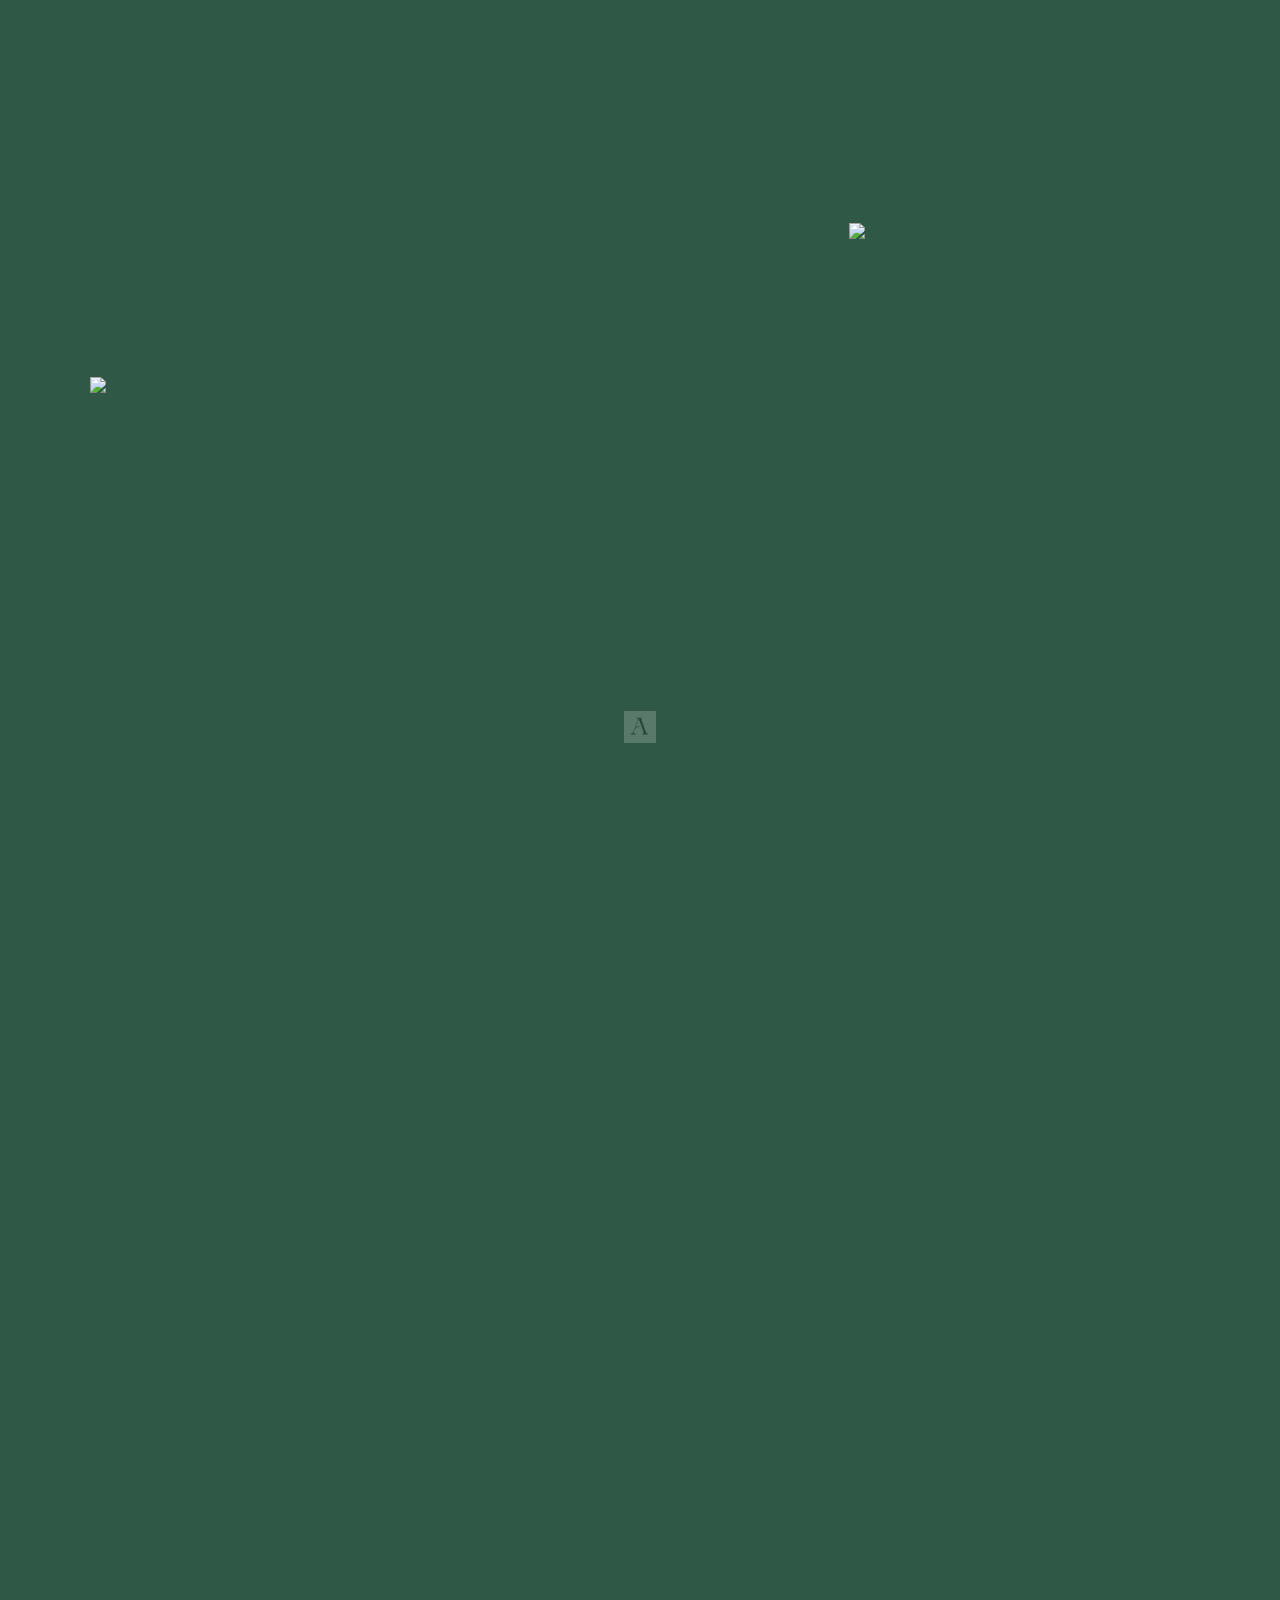
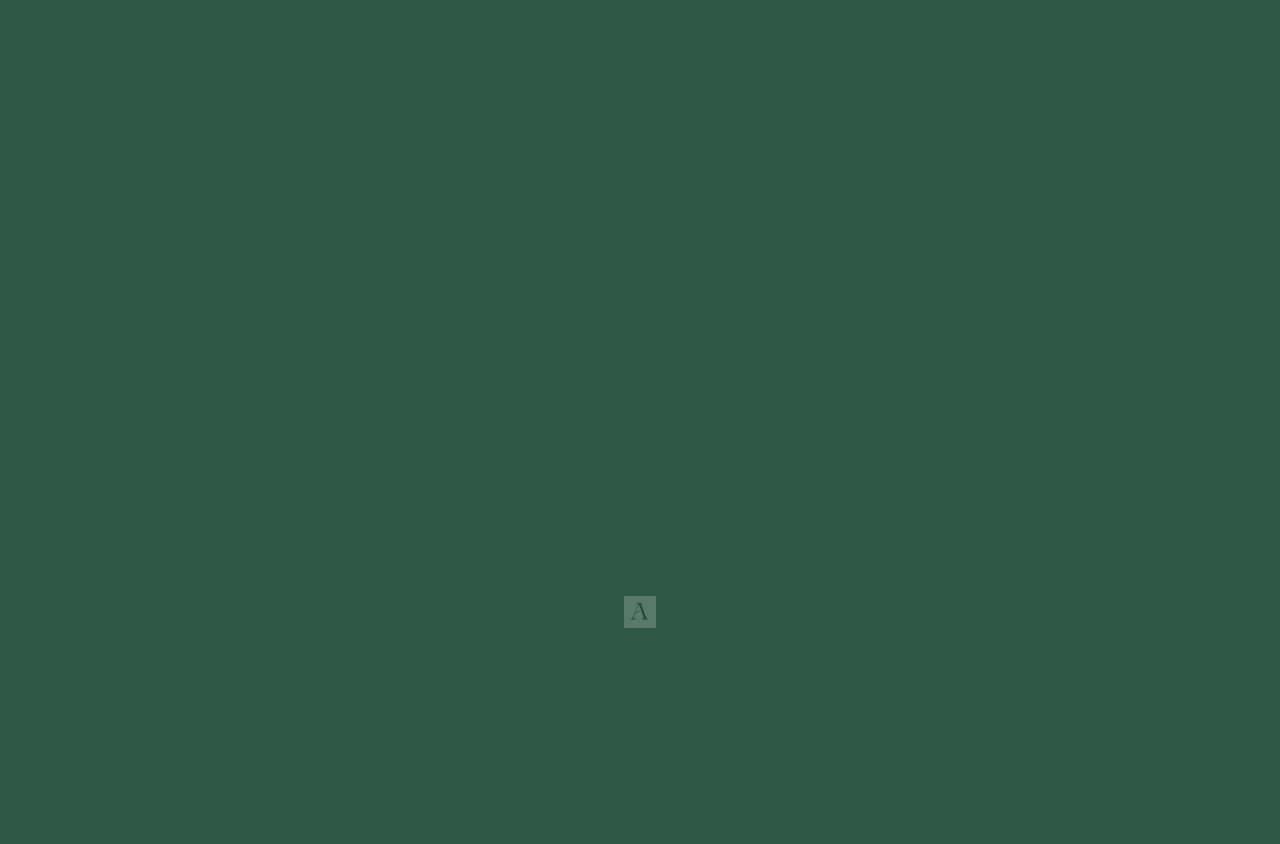
==== commit 6401153f: "Japanese language page" ====
--- a/index.html
+++ b/index.html
@@ -15,8 +15,8 @@
     <article>
         <header id="article-header">
             <h1 class="fade-in dur1500ms">Love Letters<br>From Nature</h1>
-            <h1 lang="ja">自然からのラブレター</h1>
-            <p class="keep-reading fade-in dur1500ms " lang="ja">
+            <h1 class="alt-lang" lang="ja">自然からのラブレター</h1>
+            <p class="keep-reading fade-in dur1500ms alt-lang" lang="ja">
                 <!-- Keep reading in Japanese -->
                 <a href="/ja">日本語で読み続けてください</a>
             </p>
@@ -105,7 +105,7 @@
                 data-src="https://ik.imagekit.io/appetitepress/tr:w-600:q-100/2D0A2564-86_OPB-ezBAb.jpg" alt="TODO"
                 loading="lazy" class="lazyload">
 
-            <aside class="pquote">
+            <aside id="inspiration-quote" class="pquote">
                 <blockquote>
                     <p>Our biggest inspiration and biggest guidance is nature, staying connected to our surroundings, to
                         the local ingredients, to the local traditions, to the local people.</p>
@@ -119,7 +119,7 @@
                 data-src="https://ik.imagekit.io/appetitepress/tr:w-600:q-100/2D0A2525_yVapbwZ3Rk.jpg" alt="TODO"
                 loading="lazy" class="lazyload">
 
-            <aside class="pquote">
+            <aside id="celebrate-quote" class="pquote">
                 <blockquote>
                     <p>We celebrate and highlight the things that we believe are unique to Japan, and which excited us
                         the most.</p>
@@ -141,10 +141,10 @@
 
         <div class="break"></div>
 
-        <section class="flex">
-            <div class="container left fifty">
+        <section class="grid">
+            <div class="textual">
                 <h2>Okinawa</h2>
-                <h2 lang="ja">沖縄</h2>
+                <h2 class="alt-lang" lang="ja">沖縄</h2>
 
                 <h3>The diversity in Japan’s ecosystems.</h3>
 
@@ -168,22 +168,20 @@
                     is
                     very good for miso,” says Thomas.
                 </p>
-                <aside class="pquote">
-                    <blockquote>
-                        <p>Okinawa is the perfect example of a tropical climate. It’s so different from the rest of
-                            Japan –
-                            it could almost be somewhere else in the world because of its climate.</p>
-                    </blockquote>
-                </aside>
             </div>
 
-            <div class="right fifty">
-                <img src="https://ik.imagekit.io/appetitepress/tr:w-1:w-600/2D0A2594-1_-Kdofz6l3.jpg"
-                    data-src="https://ik.imagekit.io/appetitepress/tr:w-600:q-100/2D0A2594-1_-Kdofz6l3.jpg" alt="TODO"
-                    loading="lazy" class="lazyload">
-            </div>
+            <aside id="okinawa-quote" class="pquote">
+                <blockquote>
+                    <p>Okinawa is the perfect example of a tropical climate. It’s so different from the rest of
+                        Japan –
+                        it could almost be somewhere else in the world because of its climate.</p>
+                </blockquote>
+            </aside>
+
+            <img src="https://ik.imagekit.io/appetitepress/tr:w-1:w-600/2D0A2594-1_-Kdofz6l3.jpg"
+                data-src="https://ik.imagekit.io/appetitepress/tr:w-600:q-100/2D0A2594-1_-Kdofz6l3.jpg" alt="TODO"
+                loading="lazy" class="lazyload">
         </section>
-
         <div class="break"></div>
     </article>
 
--- a/style.css
+++ b/style.css
@@ -16,7 +16,6 @@
 body {
   margin: 0;
   padding: 0;
-  /* box-sizing: border-box; */
 }
 
 body {
@@ -50,7 +49,7 @@
   margin-bottom: 0;
 }
 
-h2:lang(ja) {
+h2.alt-lang {
   font-size: 1.25rem;
   margin-top: 0.5rem;
   margin-bottom: 10rem;
@@ -75,8 +74,6 @@
   font-size: 2rem;
   letter-spacing: -1px;
   line-height: 150%;
-  margin-top: 8rem;
-  margin-bottom: 8rem;
 }
 
 .pquote blockquote p:before {
@@ -118,8 +115,9 @@
 }
 
 header p.keep-reading {
-  font-size: 1rem;
+  font-size: 0.75rem;
   font-weight: 700;
+  margin-top: 0;
   margin-bottom: 2rem;
 }
 
@@ -145,8 +143,8 @@
   font-size: 3rem;
 }
 
-header h1:nth-child(2) {
-  font-size: 2rem;
+header h1.alt-lang {
+  font-size: 1.5rem;
 }
 
 @media screen and (min-width: 414px) {
@@ -185,56 +183,23 @@
   }
 }
 
-/* Sections */
-@media screen and (min-width: 1024px) {
-  section.flex {
-    display: flex;
-    gap: 10vw;
-  }
-
-  /* .fifty {
-    width: 50%;
-  } */
-
-  .left {
-    margin-right: var(--gap-grid);
-    width: 40%;
-  }
-
-  .right {
-    margin-left: var(--gap-grid);
-    width: 60%;
-  }
-}
-
 /* Grid */
 .grid {
   display: grid;
-  row-gap: 1vh;
-  grid-template-rows: repeat(9, 1fr);
+  row-gap: 10vh;
+  grid-template-columns: repeat(9, 1fr);
   column-gap: var(--gap-grid);
 }
-
-@media screen and (min-width: 1024px) {
-  .grid {
-    grid-template-columns: repeat(9, 1fr);
-    row-gap: 16vh;
-  }
-}
-
-/* .grid img {
-  width: 100%;
-} */
 
 /* Pumpkin (replacement image) */
 .grid img[data-src$="2D0A2693-30_r5q_UVgFg.jpg"] {
-  grid-column: 1/6;
+  grid-column: 1/5;
   grid-row: 1;
 }
 @media screen and (min-width: 1024px) {
   .grid img[data-src$="2D0A2693-30_r5q_UVgFg.jpg"] {
-    grid-column: 1/3;
-    grid-row: 1/3;
+    grid-column: 1/5;
+    grid-row: 1;
   }
 }
 
@@ -245,7 +210,7 @@
 }
 @media screen and (min-width: 1024px) {
   .grid img[data-src$="2D0A2481_TPhHwveh2.jpg"] {
-    grid-column: 7/10;
+    grid-column: 6/10;
     grid-row: 1;
   }
 }
@@ -258,21 +223,23 @@
 @media screen and (min-width: 1024px) {
   .grid img[data-src$="2D0A2564-86_OPB-ezBAb.jpg"] {
     grid-column: 1/4;
-    grid-row: 2/4;
+    grid-row: 2;
   }
 }
 
 /* "Our biggest inspiration..." */
-.grid .pquote:first-of-type {
+.grid #inspiration-quote {
   grid-column: 1/10;
   grid-row: 3;
   text-align: right;
 }
 @media screen and (min-width: 1024px) {
-  .grid .pquote:first-of-type {
+  .grid #inspiration-quote {
     grid-column: 5/10;
-    grid-row: 2/4;
+    grid-row: 2;
     text-align: right;
+    margin-top: 8rem;
+    margin-bottom: 8rem;
   }
 }
 
@@ -283,8 +250,8 @@
 }
 @media screen and (min-width: 1024px) {
   .grid img[data-src$="2D0A2446-6_Ejhju3E7co.jpg"] {
-    grid-column: 4/7;
-    grid-row: 4;
+    grid-column: 4/6;
+    grid-row: 3;
   }
 }
 
@@ -296,57 +263,97 @@
 @media screen and (min-width: 1024px) {
   .grid img[data-src$="2D0A2722_HbG73Y0iJ.jpg"] {
     grid-column: 6/10;
-    grid-row: 4/9;
+    grid-row: 3;
   }
 }
 
 /* Steam */
 .grid img[data-src$="2D0A2525_yVapbwZ3Rk.jpg"] {
-  grid-column: 1/4;
+  grid-column: 1/8;
   grid-row: 5;
 }
 @media screen and (min-width: 1024px) {
   .grid img[data-src$="2D0A2525_yVapbwZ3Rk.jpg"] {
     grid-column: 1/4;
-    grid-row: 8;
+    grid-row: 4;
   }
 }
 
 /* "We celebrate and highlight... */
-.grid .pquote:last-of-type {
+.grid #celebrate-quote {
   grid-column: 1/10;
   grid-row: 6;
 }
 @media screen and (min-width: 1024px) {
-  .grid .pquote:last-of-type {
+  .grid #celebrate-quote {
     grid-column: 1/6;
-    grid-row: 9/11;
+    grid-row: 5;
+    margin-top: 8rem;
+    margin-bottom: 8rem;
   }
 }
 
 /* Frame */
 .grid img[data-src$="2D0A2472-20_fBibcXxb9D.jpg"] {
-  margin-top: var(--gap-grid);
   grid-column: 1/4;
   grid-row: 7;
 }
 @media screen and (min-width: 1024px) {
   .grid img[data-src$="2D0A2472-20_fBibcXxb9D.jpg"] {
-    margin-top: var(--gap-grid);
+    margin-top: calc(-4 * var(--gap-grid));
     grid-column: 7/10;
-    grid-row: 10/12;
+    grid-row: 6;
   }
 }
 
 /* Trays */
 .grid img[data-src$="2D0A2441-4_n6BVgyL8bd.jpg"] {
-  grid-column: 4/10;
+  grid-column: 5/10;
   grid-row: 7;
 }
 @media screen and (min-width: 1024px) {
   .grid img[data-src$="2D0A2441-4_n6BVgyL8bd.jpg"] {
     grid-column: 1/5;
-    grid-row: 11;
+    grid-row: 6;
+  }
+}
+
+/* Okinawa */
+.grid .textual {
+  grid-column: 1/10;
+  grid-row: 1;
+}
+@media screen and (min-width: 1024px) {
+  .grid .textual {
+    grid-column: 1/4;
+    grid-row: 1/3;
+  }
+}
+
+/* Okinawa fruit */
+.grid img[data-src$="2D0A2594-1_-Kdofz6l3.jpg"] {
+  grid-column: 2/10;
+  grid-row: 2;
+}
+@media screen and (min-width: 1024px) {
+  .grid img[data-src$="2D0A2594-1_-Kdofz6l3.jpg"] {
+    grid-column: 5/10;
+    grid-row: 2;
+  }
+}
+
+/* "Okinawa is the... */
+.grid #okinawa-quote {
+  grid-column: 1/10;
+  grid-row: 3;
+  text-align: left;
+}
+@media screen and (min-width: 1024px) {
+  .grid #okinawa-quote {
+    grid-column: 6/10;
+    grid-row: 1;
+    margin-top: 2rem;
+    /* margin-bottom: 8rem; */
   }
 }
 
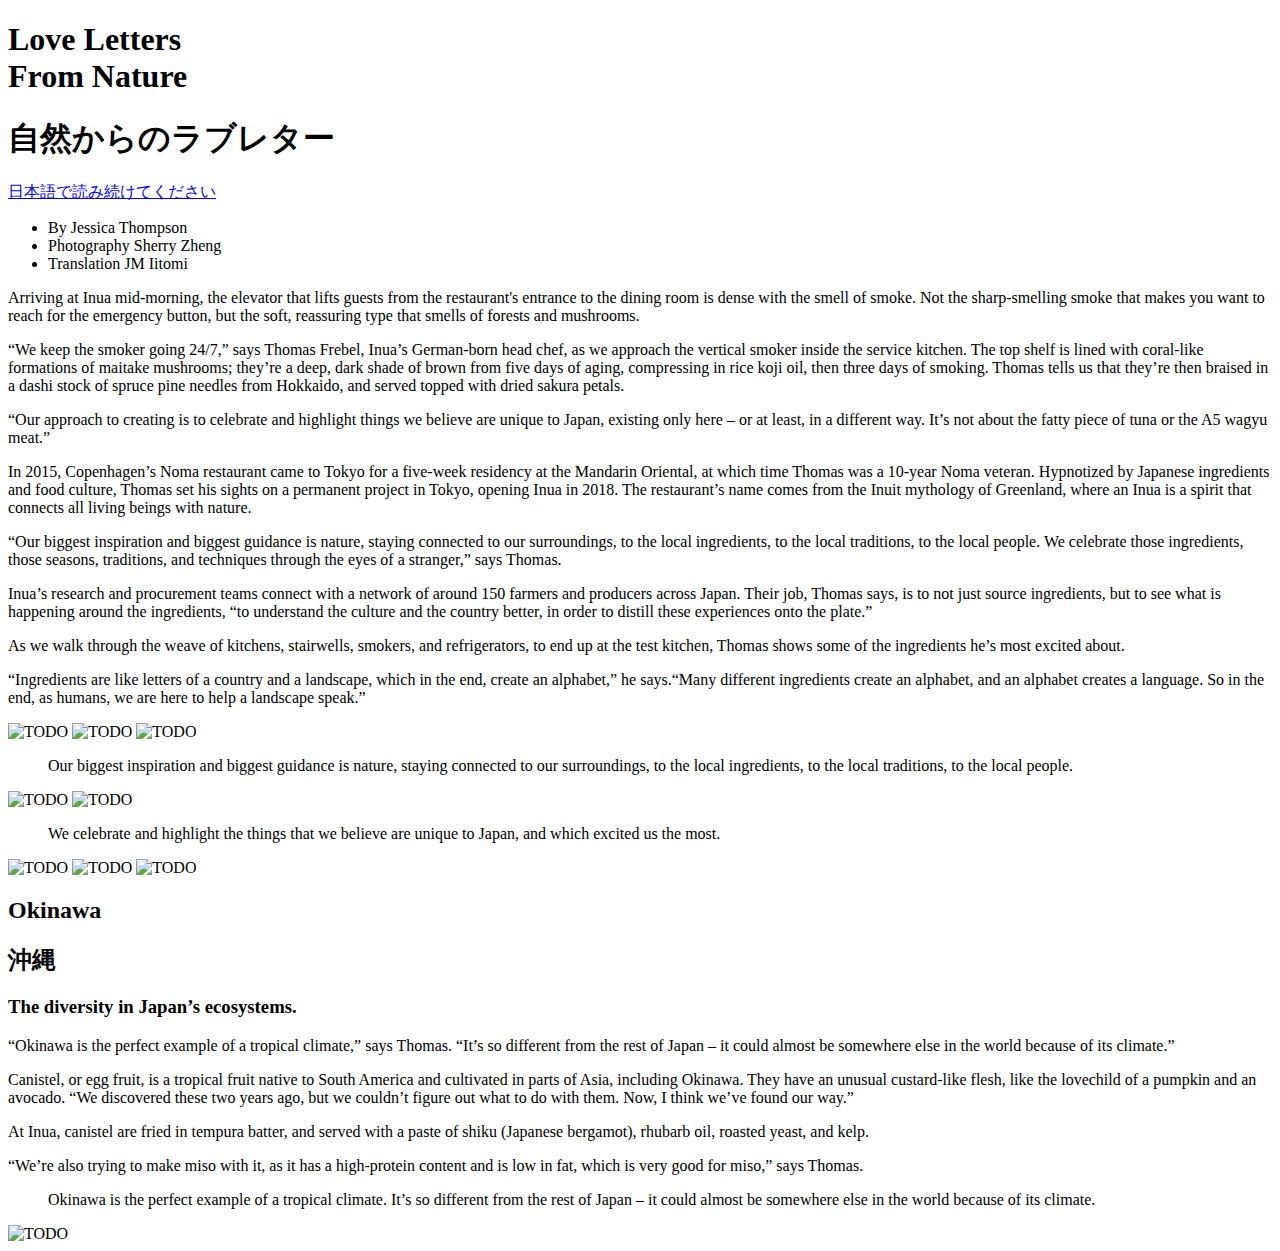
==== commit d9309073: "relative_url filter" ====
--- a/index.html
+++ b/index.html
@@ -7,7 +7,7 @@
     <link
         href="https://fonts.googleapis.com/css2?family=Asar&family=Adamina&family=Kumbh+Sans:wght@400;700&display=swap"
         rel="stylesheet">
-    <link rel="stylesheet" href="style.css" />
+    <link rel="stylesheet" href="{{ style.css | relative_url }}" />
     <title>Love Letters From Nature</title>
 </head>
 
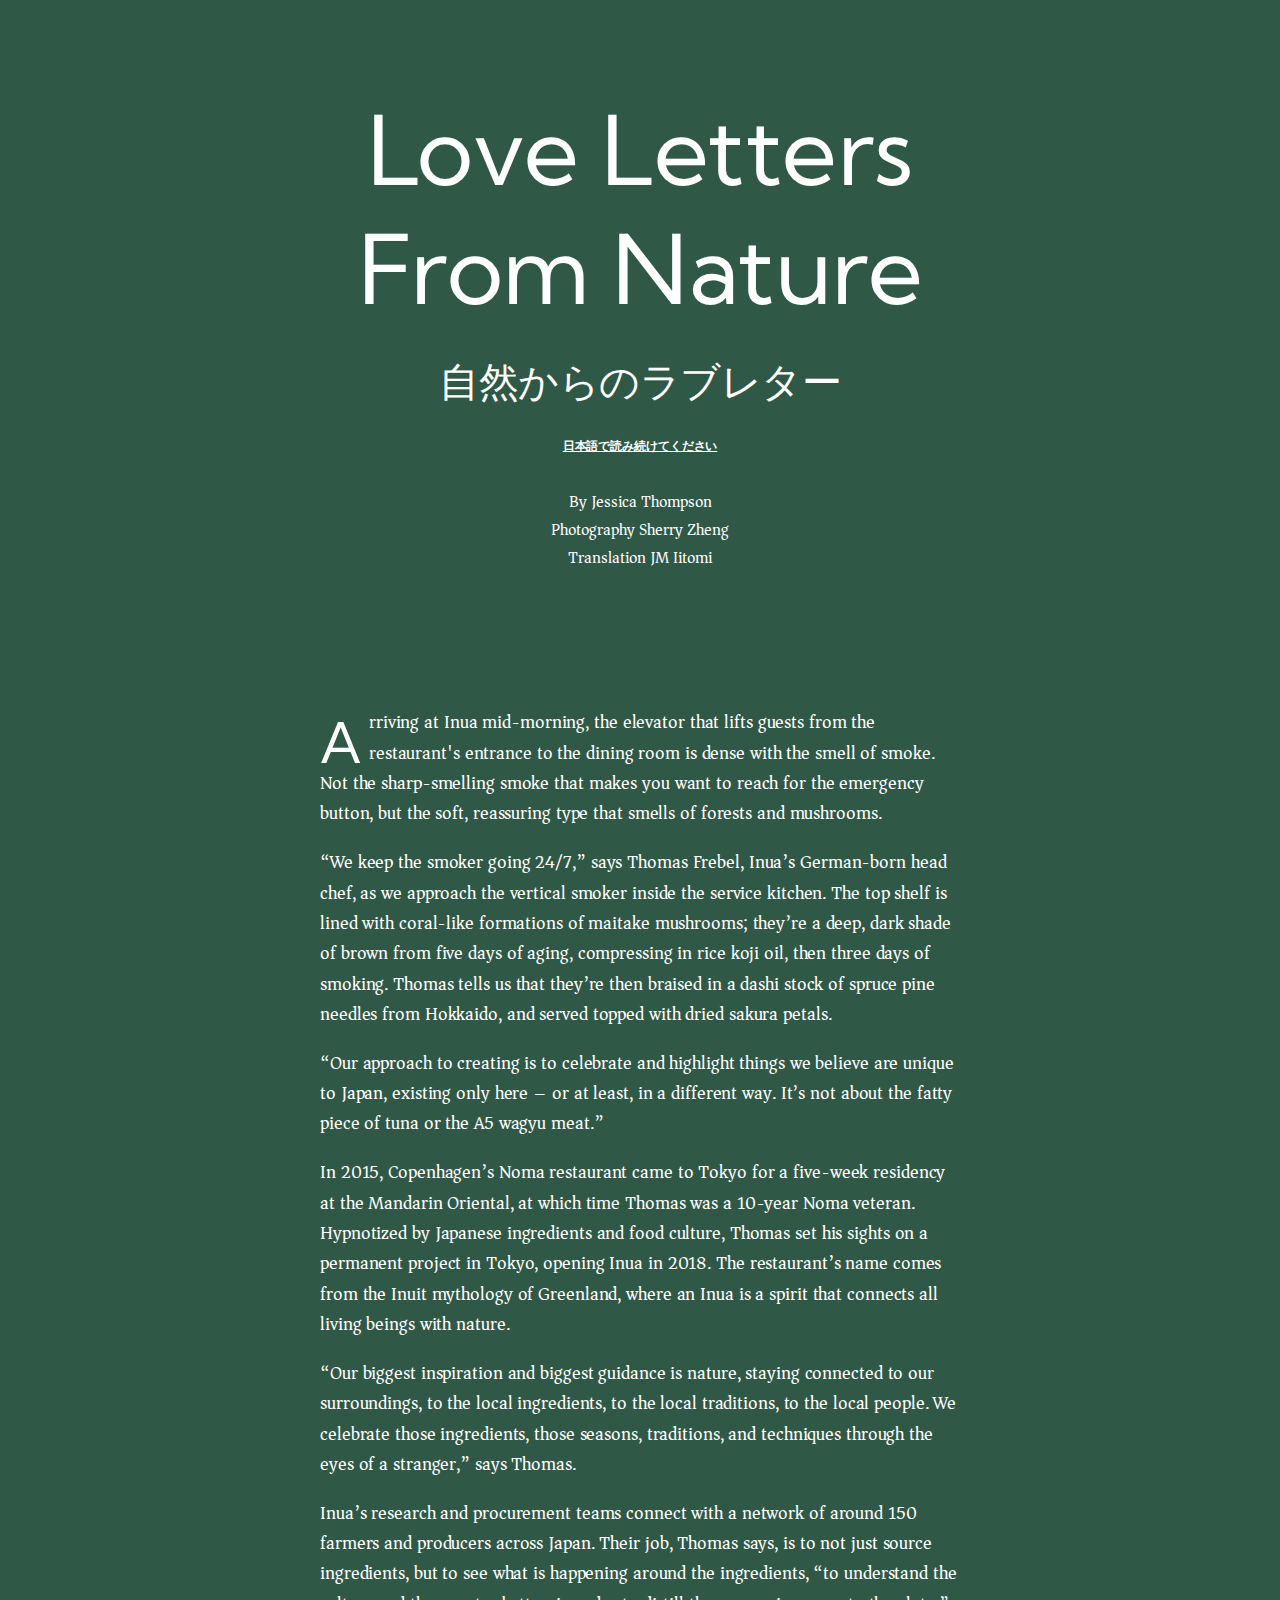
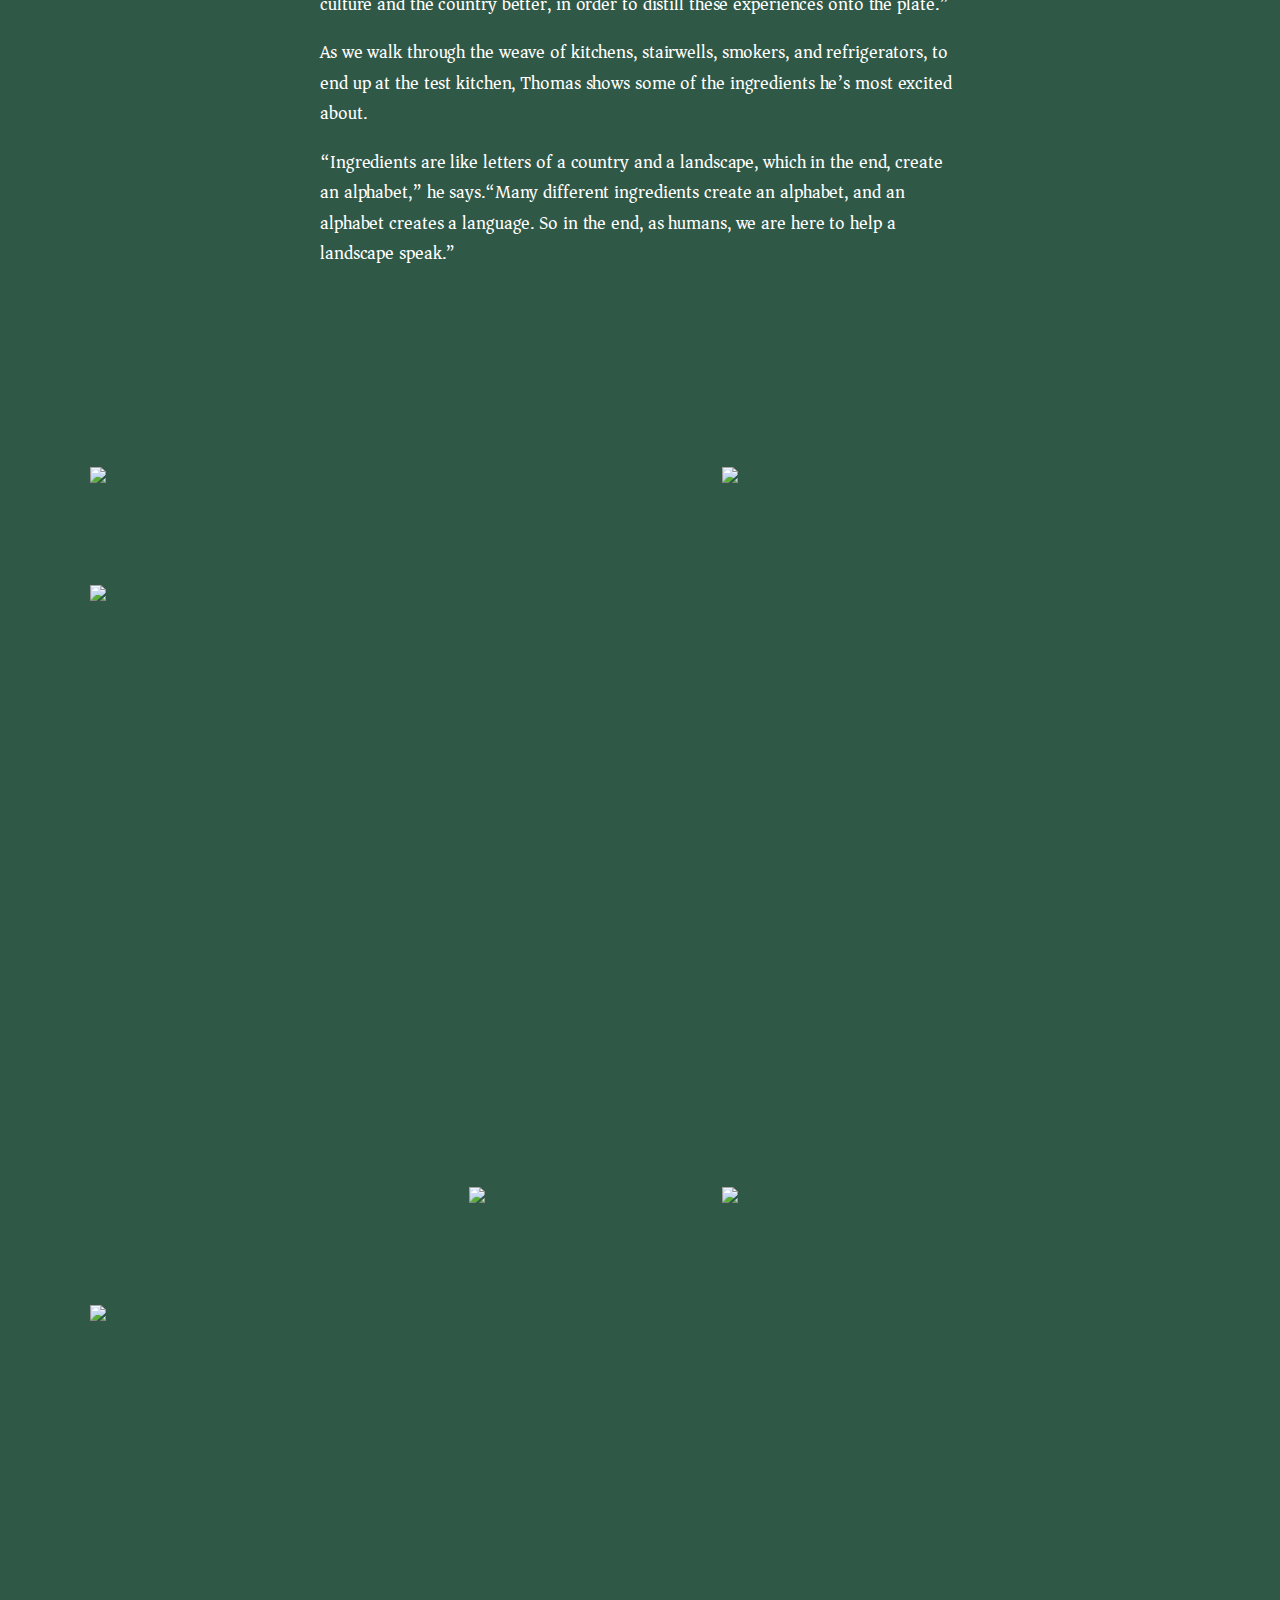
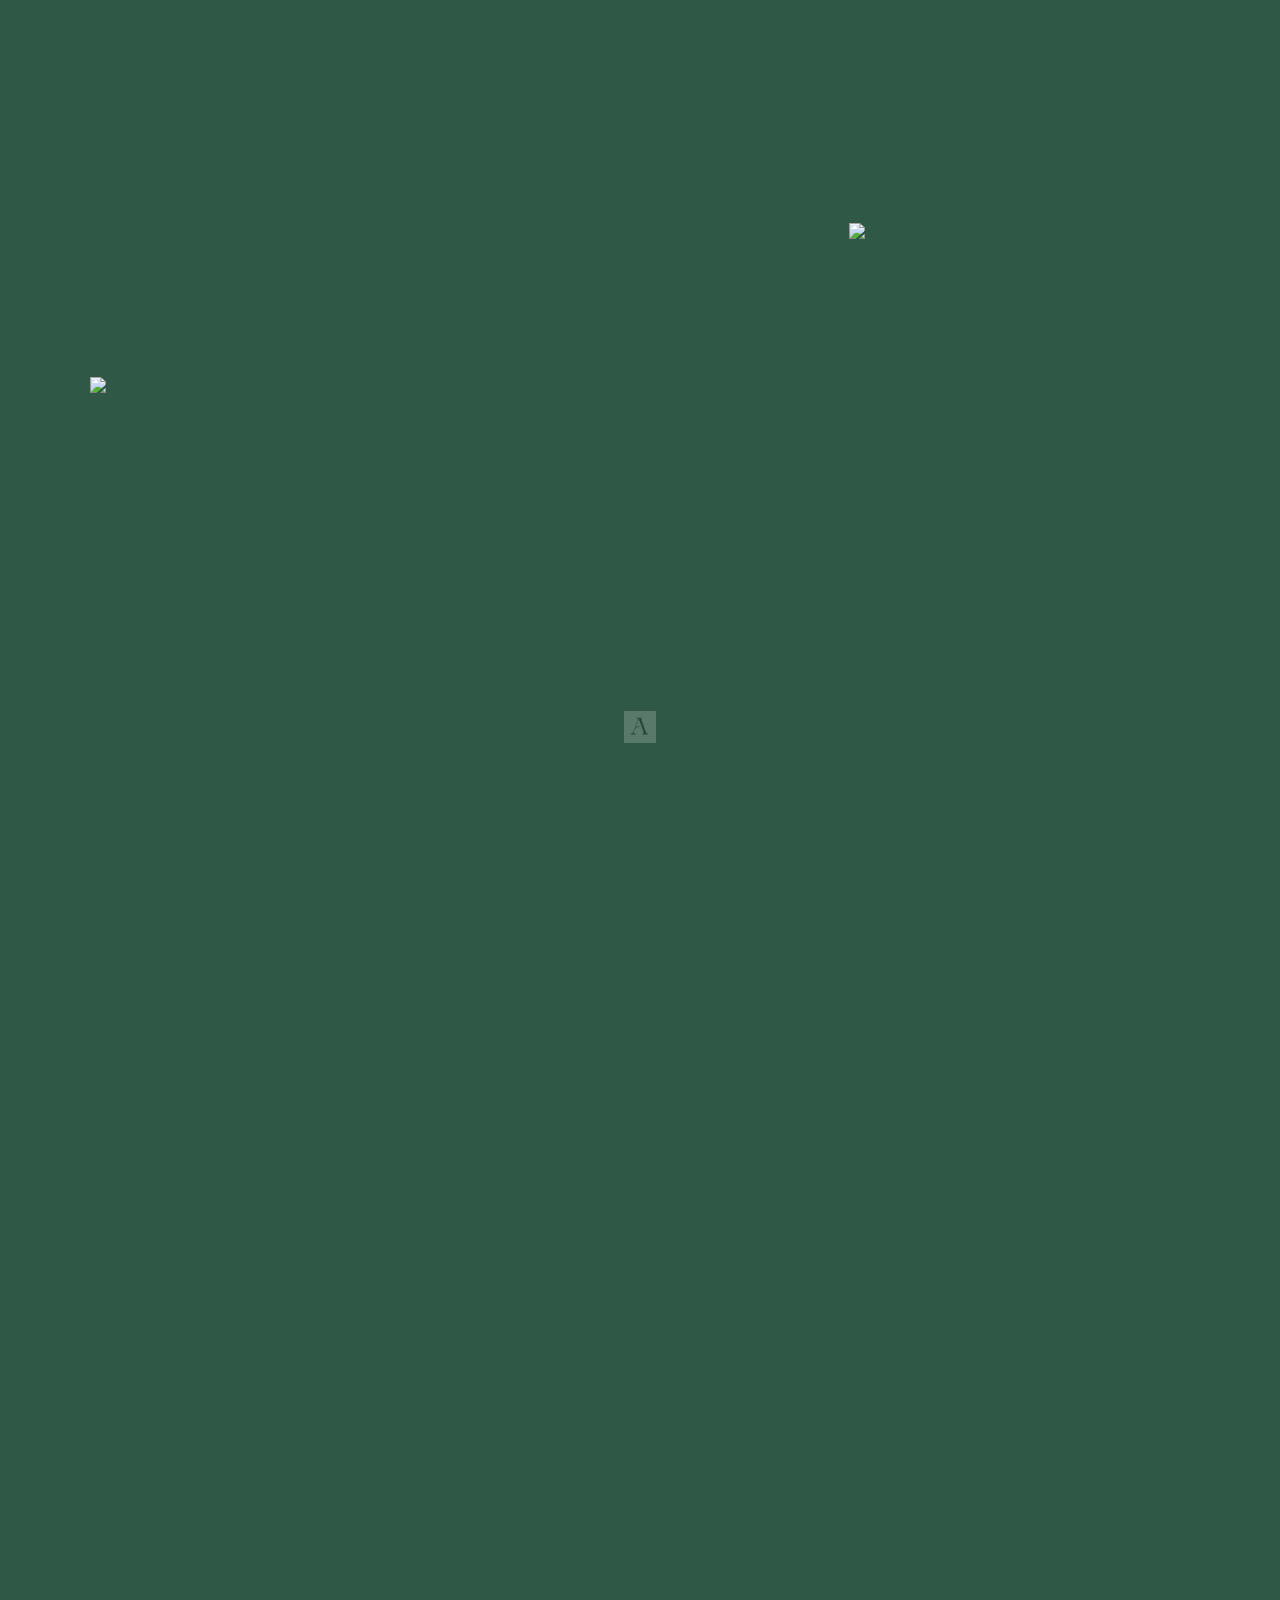
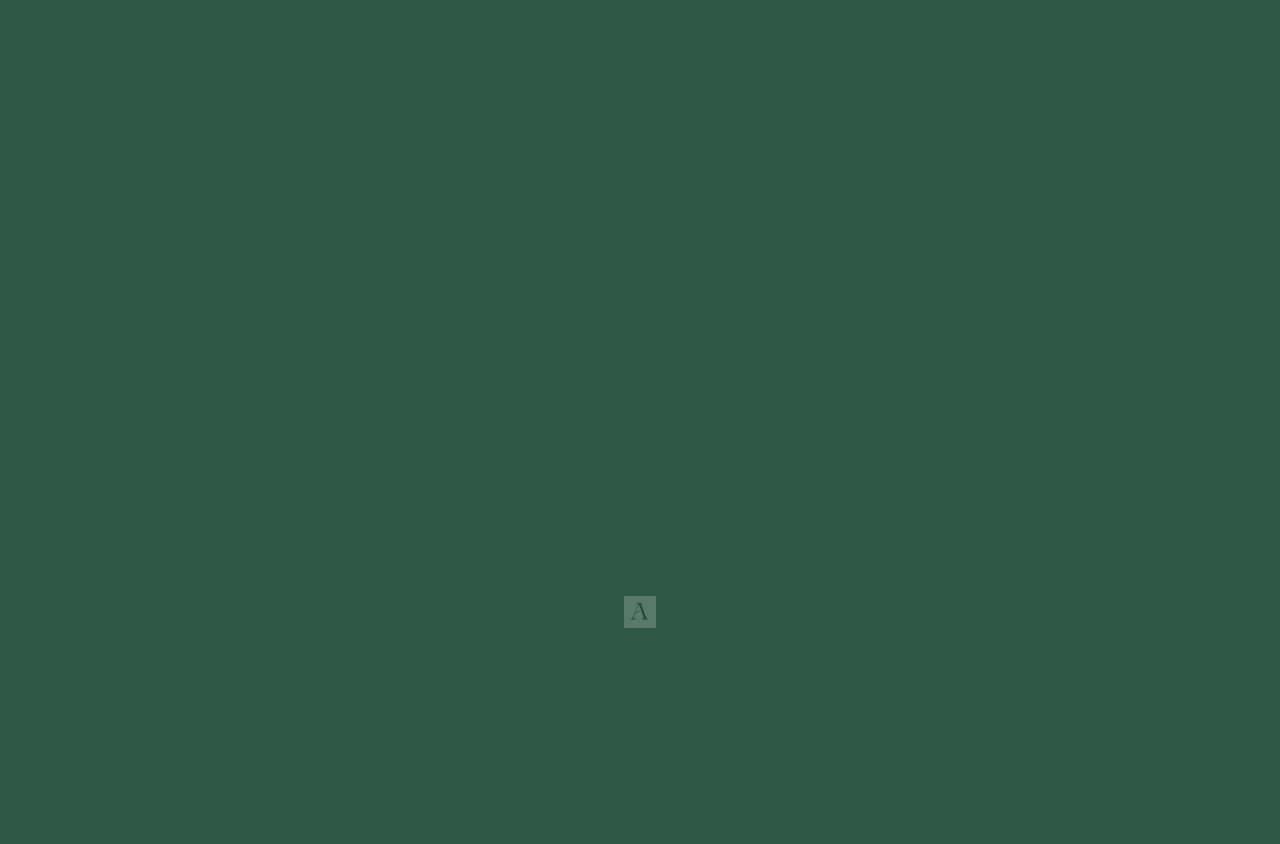
==== commit 405ffa9b: "parent directory" ====
--- a/index.html
+++ b/index.html
@@ -7,7 +7,7 @@
     <link
         href="https://fonts.googleapis.com/css2?family=Asar&family=Adamina&family=Kumbh+Sans:wght@400;700&display=swap"
         rel="stylesheet">
-    <link rel="stylesheet" href="{{ style.css | relative_url }}" />
+    <link rel="stylesheet" href="style.css" />
     <title>Love Letters From Nature</title>
 </head>
 
--- a/style.css
+++ b/style.css
@@ -0,0 +1,391 @@
+:root {
+  --color-green: #305847;
+  --type-sans: "Kumbh Sans", -apple-system, BlinkMacSystemFont, "Segoe UI",
+    Roboto, Oxygen, Ubuntu, Cantarell, "Open Sans", "Helvetica Neue", sans-serif;
+  --type-serif: "Asar", "Adamina", Georgia, "Times New Roman", Times, serif;
+  --break-desktop: 1024px;
+  --gap-grid: 3vw;
+}
+
+::selection {
+  background-color: #305847;
+  color: white;
+}
+
+html,
+body {
+  margin: 0;
+  padding: 0;
+}
+
+body {
+  color: var(--color-green);
+  font-family: var(--type-serif);
+  font-kerning: auto;
+  background-color: var(--color-green);
+  transition: background-color 0.35s ease;
+}
+
+.nav-colored {
+  background-color: #000;
+}
+.nav-transparent {
+  background-color: red;
+}
+img {
+  max-width: 100%;
+}
+
+h1,
+h2,
+.pquote blockquote p {
+  font-family: var(--type-sans);
+  font-weight: 400;
+  letter-spacing: -0.5px;
+}
+
+h2 {
+  font-size: 2.5rem;
+  margin-bottom: 0;
+}
+
+h2.alt-lang {
+  font-size: 1.25rem;
+  margin-top: 0.5rem;
+  margin-bottom: 10rem;
+}
+
+blockquote {
+  margin: 0;
+}
+
+@supports (hanging-punctuation: first) {
+  blockquote {
+    text-indent: 0;
+    hanging-punctuation: first last;
+  }
+}
+
+.pquote {
+  max-width: 600px;
+}
+
+.pquote blockquote p {
+  font-size: 2rem;
+  letter-spacing: -1px;
+  line-height: 150%;
+}
+
+.pquote blockquote p:before {
+  content: open-quote;
+}
+
+.pquote blockquote p:after {
+  content: close-quote;
+}
+
+p {
+  line-height: 165%;
+  font-family: var(--type-serif);
+  letter-spacing: -0.1px;
+}
+
+p.drop-cap:first-letter {
+  float: left;
+  font-family: var(--type-sans);
+  font-size: 3.5rem;
+  line-height: 1.3;
+  margin-right: 0.5rem;
+  margin-bottom: -2rem;
+}
+
+.container {
+  max-width: 640px;
+  margin: 0 auto;
+}
+
+header,
+section {
+  padding: 10vh 7vw;
+}
+
+header {
+  color: white;
+  /* background-color: var(--color-green); */
+}
+
+header p.keep-reading {
+  font-size: 0.75rem;
+  font-weight: 700;
+  margin-top: 0;
+  margin-bottom: 2rem;
+}
+
+header p.keep-reading a {
+  color: inherit;
+  transition: color 0.2s ease;
+}
+
+header p.keep-reading a:hover {
+  color: rgba(0, 0, 0, 0.4);
+}
+
+header h1,
+header p.keep-reading,
+header ul {
+  text-align: center;
+}
+
+/* Article title */
+header h1:nth-child(1) {
+  margin-top: 0;
+  margin-bottom: 0;
+  font-size: 3rem;
+}
+
+header h1.alt-lang {
+  font-size: 1.5rem;
+}
+
+@media screen and (min-width: 414px) {
+  header h1:nth-child(1) {
+    font-size: 6rem;
+  }
+  header h1:nth-child(2) {
+    font-size: 2.5rem;
+  }
+}
+
+header ul {
+  list-style-type: none;
+  padding-left: 0;
+}
+
+header .container {
+  margin-top: 15vh;
+}
+
+header .container p {
+  font-size: 1.15rem;
+}
+
+/* Break affordance */
+.break {
+  content: url("img/a.jpg");
+  margin: 18vh auto;
+  height: 2rem;
+  opacity: 0.2;
+}
+
+@media screen and (min-width: 1024px) {
+  .break {
+    margin: 24vh auto;
+  }
+}
+
+/* Grid */
+.grid {
+  display: grid;
+  row-gap: 10vh;
+  grid-template-columns: repeat(9, 1fr);
+  column-gap: var(--gap-grid);
+}
+
+/* Pumpkin (replacement image) */
+.grid img[data-src$="2D0A2693-30_r5q_UVgFg.jpg"] {
+  grid-column: 1/5;
+  grid-row: 1;
+}
+@media screen and (min-width: 1024px) {
+  .grid img[data-src$="2D0A2693-30_r5q_UVgFg.jpg"] {
+    grid-column: 1/5;
+    grid-row: 1;
+  }
+}
+
+/* Miso */
+.grid img[data-src$="2D0A2481_TPhHwveh2.jpg"] {
+  grid-column: 6/10;
+  grid-row: 1;
+}
+@media screen and (min-width: 1024px) {
+  .grid img[data-src$="2D0A2481_TPhHwveh2.jpg"] {
+    grid-column: 6/10;
+    grid-row: 1;
+  }
+}
+
+/* Peppercorns */
+.grid img[data-src$="2D0A2564-86_OPB-ezBAb.jpg"] {
+  grid-column: 2/10;
+  grid-row: 2;
+}
+@media screen and (min-width: 1024px) {
+  .grid img[data-src$="2D0A2564-86_OPB-ezBAb.jpg"] {
+    grid-column: 1/4;
+    grid-row: 2;
+  }
+}
+
+/* "Our biggest inspiration..." */
+.grid #inspiration-quote {
+  grid-column: 1/10;
+  grid-row: 3;
+  text-align: right;
+}
+@media screen and (min-width: 1024px) {
+  .grid #inspiration-quote {
+    grid-column: 5/10;
+    grid-row: 2;
+    text-align: right;
+    margin-top: 8rem;
+    margin-bottom: 8rem;
+  }
+}
+
+/* Tray */
+.grid img[data-src$="2D0A2446-6_Ejhju3E7co.jpg"] {
+  grid-column: 1/6;
+  grid-row: 4;
+}
+@media screen and (min-width: 1024px) {
+  .grid img[data-src$="2D0A2446-6_Ejhju3E7co.jpg"] {
+    grid-column: 4/6;
+    grid-row: 3;
+  }
+}
+
+/* Pegboard */
+.grid img[data-src$="2D0A2722_HbG73Y0iJ.jpg"] {
+  grid-column: 7/10;
+  grid-row: 4;
+}
+@media screen and (min-width: 1024px) {
+  .grid img[data-src$="2D0A2722_HbG73Y0iJ.jpg"] {
+    grid-column: 6/10;
+    grid-row: 3;
+  }
+}
+
+/* Steam */
+.grid img[data-src$="2D0A2525_yVapbwZ3Rk.jpg"] {
+  grid-column: 1/8;
+  grid-row: 5;
+}
+@media screen and (min-width: 1024px) {
+  .grid img[data-src$="2D0A2525_yVapbwZ3Rk.jpg"] {
+    grid-column: 1/4;
+    grid-row: 4;
+  }
+}
+
+/* "We celebrate and highlight... */
+.grid #celebrate-quote {
+  grid-column: 1/10;
+  grid-row: 6;
+}
+@media screen and (min-width: 1024px) {
+  .grid #celebrate-quote {
+    grid-column: 1/6;
+    grid-row: 5;
+    margin-top: 8rem;
+    margin-bottom: 8rem;
+  }
+}
+
+/* Frame */
+.grid img[data-src$="2D0A2472-20_fBibcXxb9D.jpg"] {
+  grid-column: 1/4;
+  grid-row: 7;
+}
+@media screen and (min-width: 1024px) {
+  .grid img[data-src$="2D0A2472-20_fBibcXxb9D.jpg"] {
+    margin-top: calc(-4 * var(--gap-grid));
+    grid-column: 7/10;
+    grid-row: 6;
+  }
+}
+
+/* Trays */
+.grid img[data-src$="2D0A2441-4_n6BVgyL8bd.jpg"] {
+  grid-column: 5/10;
+  grid-row: 7;
+}
+@media screen and (min-width: 1024px) {
+  .grid img[data-src$="2D0A2441-4_n6BVgyL8bd.jpg"] {
+    grid-column: 1/5;
+    grid-row: 6;
+  }
+}
+
+/* Okinawa */
+.grid .textual {
+  grid-column: 1/10;
+  grid-row: 1;
+}
+@media screen and (min-width: 1024px) {
+  .grid .textual {
+    grid-column: 1/4;
+    grid-row: 1/3;
+  }
+}
+
+/* Okinawa fruit */
+.grid img[data-src$="2D0A2594-1_-Kdofz6l3.jpg"] {
+  grid-column: 2/10;
+  grid-row: 2;
+}
+@media screen and (min-width: 1024px) {
+  .grid img[data-src$="2D0A2594-1_-Kdofz6l3.jpg"] {
+    grid-column: 5/10;
+    grid-row: 2;
+  }
+}
+
+/* "Okinawa is the... */
+.grid #okinawa-quote {
+  grid-column: 1/10;
+  grid-row: 3;
+  text-align: left;
+}
+@media screen and (min-width: 1024px) {
+  .grid #okinawa-quote {
+    grid-column: 6/10;
+    grid-row: 1;
+    margin-top: 2rem;
+    /* margin-bottom: 8rem; */
+  }
+}
+
+/* Lazysizes */
+/* .lazyload,
+.lazyloading {
+  opacity: 0;
+}
+.lazyloaded {
+  opacity: 1;
+  transition: opacity 1000ms;
+} */
+
+/* Fades */
+.dur1500ms {
+  animation-duration: 1500ms;
+}
+.dur2000ms {
+  animation-duration: 2s;
+}
+.fade-in {
+  animation-name: fade-in;
+}
+
+@keyframes fade-in {
+  0% {
+    opacity: 0;
+  }
+  50% {
+    opacity: 0;
+  }
+  100% {
+    opacity: 1;
+  }
+}
